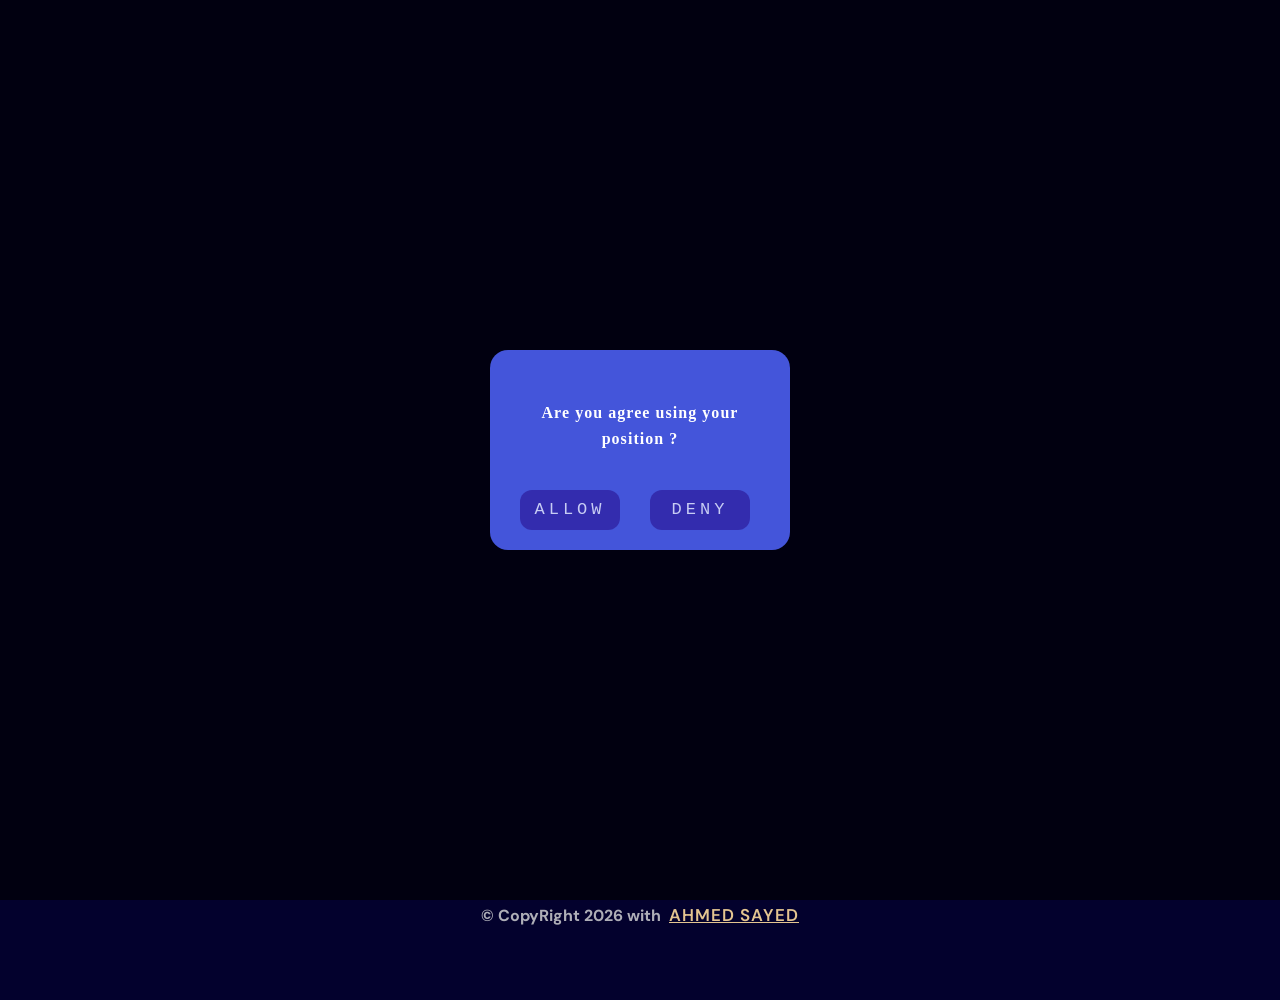
==== index.html @ 29ea2188 "feat: implement app state management and search flow" ====
<!doctype html>
<html lang="en">
  <head>
    <meta charset="UTF-8" />
    <meta name="viewport" content="width=device-width, initial-scale=1.0" />
    <link
      rel="icon"
      type="image/png"
      sizes="32x32"
      href="./assets/images/favicon-32x32.png"
    />
    <title>Frontend Mentor | Weather app</title>
    <link rel="stylesheet" href="./assets/css/layout.css" />
    <link rel="stylesheet" href="./assets/css/base.css" />
    <link rel="stylesheet" href="./assets/css/components.css" />
    <link rel="stylesheet" href="./assets/css/utilities.css" />
    <link rel="stylesheet" href="./assets/css/media.css" />
  </head>
  <body>
    <!-- preloader -->

    <div class="preloader" data-preloader>
      <div class="circle"></div>
    </div>

    <!-- overlay -->
    <div class="overlay" data-overlay></div>

    <!-- confraim -->
    <div class="confraim" data-confraim>
      <form action="" method="post">
        <p class="confraim-title">Are you agree using your position ?</p>
        <button class="btn confraim-btn1" type="button" data-choice="allow">
          Allow
        </button>
        <button class="btn confraim-btn2" type="button" data-choice="deny">
          Deny
        </button>
      </form>
    </div>

    <!-- main container -->
    <div class="Container">
      <!-- header -->
      <header class="header">
        <form action="" method="post">
          <div class="topbar">
            <div class="container">
              <div class="header__icon">
                <img
                  src="./assets/images/logo.svg"
                  alt="header icon"
                  class="img-cover"
                />
              </div>

              <div class="custom__select">
                <button
                  class="select__btn select__btn--focus"
                  type="button"
                  data-units-btn
                >
                  <div class="icon__units">
                    <img
                      src="./assets/images/icon-units.svg"
                      alt="Units Icon"
                      class="img-cover"
                    />
                  </div>
                  <h2 class="select__text">Units</h2>
                  <div class="icon-units">
                    <img
                      src="./assets/images/icon-dropdown.svg"
                      alt="Units Icon"
                      class="img-cover"
                    />
                  </div>
                </button>

                <div class="select__options hide" data-units-list>
                  <p class="options-title">Switch to imperial</p>

                  <div class="option__group">
                    <p class="group__title">Temperature</p>
                    <ul class="list-items">
                      <li
                        class="list-item"
                        id="celsius"
                        data-unit="C"
                        data-type="temperature"
                      >
                        Celsius (°C)
                      </li>
                      <li
                        class="list-item"
                        id="fahrenheit"
                        data-unit="F"
                        data-type="temperature"
                      >
                        Fahrenheit (°F)
                      </li>
                    </ul>
                  </div>

                  <div class="option__group">
                    <p class="group__title">Wind Speed</p>
                    <ul class="list-items">
                      <li
                        class="list-item"
                        id="kilometerPerHour"
                        data-unit="KMH"
                        data-type="wind"
                      >
                        Km/h
                      </li>
                      <li
                        class="list-item"
                        id="milesPerHour"
                        data-unit="MPH"
                        data-type="wind"
                      >
                        mph
                      </li>
                    </ul>
                  </div>

                  <div class="option__group">
                    <p class="group__title">Precipitation</p>
                    <ul class="list-items">
                      <li
                        class="list-item"
                        id="milliMeter"
                        data-unit="MM"
                        data-type="precipition"
                      >
                        Millimeters (mm)
                      </li>
                      <li
                        class="list-item"
                        id="inch"
                        data-unit="IN"
                        data-type="precipition"
                      >
                        Iunches (in)
                      </li>
                    </ul>
                  </div>
                </div>
              </div>
            </div>
          </div>

          <h1 class="header__title">How's the sky looking today?</h1>

          <div class="header__search">
            <div class="search-box">
              <img
                src="./assets/images/icon-search.svg"
                alt="icon-search"
                class="img-cover"
              />
              <input
                name="search-input"
                type="text"
                placeholder=" Search for a place..."
                data-search-input
              />

              <!-- search in progress -->
              <div class="search-progress hide">
                <img
                  src="./assets/images/icon-loading.svg"
                  alt="progress icon"
                  class="img-cover"
                />
                <h4 class="progrss-text">Search in progress</h4>
              </div>
            </div>

            <button type="button" id="search-btn">
              <span class="text text-1">Search</span>

              <span class="text text-2">Search</span>
            </button>
            <!-- Suggestions section -->
            <div class="suggestions hide" data-suggestion-select>
              <ul class="list__items">
                <li class="list__item selected" data-suggest-item>
                  <p class="text-content">Alexandria</p>
                </li>
                <li class="list__item" data-suggest-item>
                  <p class="text-content">Giza</p>
                </li>
                <li class="list__item" data-suggest-item>
                  <p class="text-content">Minia</p>
                </li>
                <li class="list__item" data-suggest-item>
                  <p class="text-content">Khartoum</p>
                </li>
              </ul>
            </div>
          </div>
        </form>
      </header>

      <!-- API error -->
      <div class="error hide">
        <div class="error__icon" width>
          <img
            src="./assets/images/icon-error.svg"
            alt="API error"
            width="10"
            class="img-cover"
          />
        </div>
        <h3 class="error__title">Something went wrong</h3>
        <p class="error__subtitle">
          We could′nt connect to the server (API error). Please tray again in a
          few moments.
        </p>
        <button type="button" class="error__btn error__btn--focus">
          <div class="icon">
            <img
              src="./assets/images/icon-retry.svg"
              alt="retry icon"
              class="img-cover"
            />
          </div>
          <span>Retry</span>
        </button>
      </div>

      <!-- no result -->
      <div class="no-result hide">
        <p class="title">🚫 No search result found!</p>
      </div>

      <!-- main -->
      <main class="main">
        <div class="container">
          <div class="card">
            <p class="card__title" id="location">Berlin, Germany</p>
            <p class="card__subtitle" id="date">Tuesday, Aug 5, 2025</p>
            <div class="loading-card hide">
              <p class="text">Loading...</p>
              <div class="icon">
                <img
                  class="img-cover"
                  src="./assets/images/icon-loading.svg"
                  alt="Loading Icon"
                />
              </div>
            </div>
            <p class="card__degree" id="temperature">68°</p>
            <div class="card__icon">
              <img
                id="mainIcon"
                class="img-cover"
                src="./assets/images/icon-sunny.webp"
                alt="card icon"
              />
            </div>
          </div>

          <ul class="list-items">
            <li class="list-item">
              <p class="item__title">Feels Like</p>
              <p class="item__content" id="feels-like-temp">64°</p>
            </li>
            <li class="list-item">
              <p class="item__title">Humidity</p>
              <p class="item__content" id="humidity-precent">46%</p>
            </li>
            <li class="list-item">
              <p class="item__title">Wind</p>
              <p class="item__content" id="wind">9 mph</p>
            </li>
            <li class="list-item">
              <p class="item__title">Precipitation</p>
              <p class="item__content" id="precipitation">0 in</p>
            </li>
          </ul>

          <!-- daily forecast -->
          <div class="daily-forecast">
            <h3 class="daily-title">Daily forecast</h3>

            <ul class="daily__list">
              <li class="list__item">
                <h3 class="title" data-day-title>Tue</h3>
                <div class="nstate-ico">
                  <img
                    class="img-cover"
                    src="./assets/images/icon-rain.webp"
                    alt="rain-icon"
                    data-day-icon
                  />
                </div>
                <p class="degree high-degree" data-day-highDegree>68°</p>
                <p class="degree low-degree" data-day-lowDegree>57°</p>
              </li>

              <li class="list__item">
                <h3 class="title" data-day-title>Wed</h3>
                <div class="state-icon">
                  <img
                    class="img-cover"
                    src="./assets/images/icon-drizzle.webp"
                    alt="drizzle-icon"
                    data-day-icon
                  />
                </div>
                <p class="degree high-degree" data-day-highDegree>70°</p>
                <p class="degree low-degree" data-day-lowDegree>59°</p>
              </li>

              <li class="list__item">
                <h3 class="title" data-day-title>Thu</h3>
                <div class="state-icon">
                  <img
                    class="img-cover"
                    src="./assets/images/icon-sunny.webp"
                    alt="sunny-icon"
                    data-day-icon
                  />
                </div>
                <p class="degree high-degree" data-day-highDegree>75°</p>
                <p class="degree low-degree" data-day-lowDegree>57°</p>
              </li>

              <li class="list__item">
                <h3 class="title" data-day-title>Fri</h3>
                <div class="state-icon">
                  <img
                    class="img-cover"
                    src="./assets/images/icon-partly-cloudy.webp"
                    alt="partly-cloudy-icon"
                    data-day-icon
                  />
                </div>
                <p class="degree high-degree" data-day-highDegree>77°</p>
                <p class="degree low-degree" data-day-lowDegree>55°</p>
              </li>

              <li class="list__item">
                <h3 class="title" data-day-title>Sat</h3>
                <div class="state-icon">
                  <img
                    class="img-cover"
                    src="./assets/images/icon-storm.webp"
                    alt="storm-icon"
                    data-day-icon
                  />
                </div>
                <p class="degree high-degree" data-day-highDegree>70°</p>
                <p class="degree low-degree" data-day-lowDegree>59°</p>
              </li>

              <li class="list__item">
                <h3 class="title" data-day-title>Sun</h3>
                <div class="state-icon">
                  <img
                    class="img-cover"
                    src="./assets/images/icon-snow.webp"
                    alt="snow-icon"
                    data-day-icon
                  />
                </div>
                <p class="degree high-degree" data-day-highDegree>77°</p>
                <p class="degree low-degree" data-day-lowDegree>61°</p>
              </li>

              <li class="list__item">
                <h3 class="title" data-day-title>Mon</h3>
                <div class="state-icon">
                  <img
                    class="img-cover"
                    src="./assets/images/icon-fog.webp"
                    alt="fog-icon"
                    data-day-icon
                  />
                </div>
                <p class="degree high-degree" data-day-highDegree>75°</p>
                <p class="degree low-degree" data-day-lowDegree>59°</p>
              </li>
            </ul>
          </div>
        </div>
      </main>

      <!-- hourly forecast -->
      <aside class="hourly-list">
        <div class="container">
          <h3 class="hourly-list__title">Hourly forecast</h3>

          <div class="day__select">
            <button class="btn__days" type="button" data-btn-days>
              <h3 id="btn__text">Sunday</h3>
              <img
                src="./assets/images/icon-dropdown.svg"
                alt="icon-dropdown"
                class="btn__icon"
              />
            </button>

            <div class="select__options hide" data-select-daily>
              <div class="options__group">
                <ul class="day__options">
                  <li class="day__option" data-day-select>Monday</li>
                  <li class="day__option" data-day-select>Tuesday</li>
                  <li class="day__option" data-day-select>Wednesday</li>
                  <li class="day__option" data-day-select>Thursday</li>
                  <li class="day__option" data-day-select>Friday</li>
                  <li class="day__option" data-day-select>Saturday</li>
                  <li class="day__option" data-day-select>Sunday</li>
                </ul>
              </div>
            </div>
          </div>
          <div class="days__container">
            <ul class="list-items">
              <li class="list-item">
                <div class="icon">
                  <img
                    class="img-cover"
                    src="./assets/images/icon-overcast.webp"
                    alt="cloud-icon"
                    data-hour-icon
                  />
                </div>
                <p class="item__hour">0 AM</p>
                <p class="item__degree" data-hour-degree>68°</p>
              </li>
              <li class="list-item">
                <div class="icon">
                  <img
                    class="img-cover"
                    src="./assets/images/icon-overcast.webp"
                    alt="cloud-icon"
                    data-hour-icon
                  />
                </div>
                <p class="item__hour">1 AM</p>
                <p class="item__degree" data-hour-degree>68°</p>
              </li>
              <li class="list-item">
                <div class="icon">
                  <img
                    class="img-cover"
                    src="./assets/images/icon-overcast.webp"
                    alt="cloud-icon"
                    data-hour-icon
                  />
                </div>
                <p class="item__hour">2 AM</p>
                <p class="item__degree" data-hour-degree>68°</p>
              </li>
              <li class="list-item">
                <div class="icon">
                  <img
                    class="img-cover"
                    src="./assets/images/icon-overcast.webp"
                    alt="cloud-icon"
                    data-hour-icon
                  />
                </div>
                <p class="item__hour">3 AM</p>
                <p class="item__degree" data-hour-degree>68°</p>
              </li>
              <li class="list-item">
                <div class="icon">
                  <img
                    class="img-cover"
                    src="./assets/images/icon-partly-cloudy.webp"
                    alt="partly cloud icon"
                    data-hour-icon
                  />
                </div>
                <p class="item__hour">4 AM</p>
                <p class="item__degree" data-hour-degree>68°</p>
              </li>
              <li class="list-item">
                <div class="icon">
                  <img
                    class="img-cover"
                    src="./assets/images/icon-sunny.webp"
                    alt="sun icon"
                    data-hour-icon
                  />
                </div>
                <p class="item__hour">5 AM</p>
                <p class="item__degree" data-hour-degree>68°</p>
              </li>
              <li class="list-item">
                <div class="icon">
                  <img
                    class="img-cover"
                    src="./assets/images/icon-overcast.webp"
                    alt="cloud icon"
                    data-hour-icon
                  />
                </div>
                <p class="item__hour">6 AM</p>
                <p class="item__degree" data-hour-degree>66°</p>
              </li>
              <li class="list-item">
                <div class="icon">
                  <img
                    class="img-cover"
                    src="./assets/images/icon-snow.webp"
                    alt="snow icon"
                    data-hour-icon
                  />
                </div>
                <p class="item__hour">7 AM</p>
                <p class="item__degree" data-hour-degree>66°</p>
              </li>
              <li class="list-item">
                <div class="icon">
                  <img
                    class="img-cover"
                    src="./assets/images/icon-fog.webp"
                    alt="fog icon"
                    data-hour-icon
                  />
                </div>
                <p class="item__hour">8 AM</p>
                <p class="item__degree" data-hour-degree>64°</p>
              </li>
              <li class="list-item">
                <div class="icon">
                  <img
                    class="img-cover"
                    src="./assets/images/icon-snow.webp"
                    alt="snow icon"
                    data-hour-icon
                  />
                </div>
                <p class="item__hour">9 AM</p>
                <p class="item__degree" data-hour-degree>63°</p>
              </li>
              <li class="list-item">
                <div class="icon">
                  <img
                    class="img-cover"
                    src="./assets/images/icon-overcast.webp"
                    alt="cloud icon"
                    data-hour-icon
                  />
                </div>
                <p class="item__hour">10 AM</p>
                <p class="item__degree" data-hour-degree>63°</p>
              </li>
              <li class="list-item">
                <div class="icon">
                  <img
                    class="img-cover"
                    src="./assets/images/icon-overcast.webp"
                    alt="cloud icon"
                    data-hour-icon
                  />
                </div>
                <p class="item__hour">11 AM</p>
                <p class="item__degree" data-hour-degree>63°</p>
              </li>
              <li class="list-item">
                <div class="icon">
                  <img
                    class="img-cover"
                    src="./assets/images/icon-overcast.webp"
                    alt="cloud icon"
                    data-hour-icon
                  />
                </div>
                <p class="item__hour">12 PM</p>
                <p class="item__degree" data-hour-degree>63°</p>
              </li>
              <li class="list-item">
                <div class="icon">
                  <img
                    class="img-cover"
                    src="./assets/images/icon-overcast.webp"
                    alt="cloud icon"
                    data-hour-icon
                  />
                </div>
                <p class="item__hour">1 PM</p>
                <p class="item__degree" data-hour-degree>63°</p>
              </li>
              <li class="list-item">
                <div class="icon">
                  <img
                    class="img-cover"
                    src="./assets/images/icon-overcast.webp"
                    alt="cloud icon"
                    data-hour-icon
                  />
                </div>
                <p class="item__hour">2 PM</p>
                <p class="item__degree" data-hour-degree>63°</p>
              </li>
              <li class="list-item">
                <div class="icon">
                  <img
                    class="img-cover"
                    src="./assets/images/icon-overcast.webp"
                    alt="cloud icon"
                    data-hour-icon
                  />
                </div>
                <p class="item__hour">3 PM</p>
                <p class="item__degree" data-hour-degree>63°</p>
              </li>
              <li class="list-item">
                <div class="icon">
                  <img
                    class="img-cover"
                    src="./assets/images/icon-overcast.webp"
                    alt="cloud icon"
                    data-hour-icon
                  />
                </div>
                <p class="item__hour">4 PM</p>
                <p class="item__degree" data-hour-degree>63°</p>
              </li>
              <li class="list-item">
                <div class="icon">
                  <img
                    class="img-cover"
                    src="./assets/images/icon-overcast.webp"
                    alt="cloud icon"
                    data-hour-icon
                  />
                </div>
                <p class="item__hour">5 PM</p>
                <p class="item__degree" data-hour-degree>63°</p>
              </li>
              <li class="list-item">
                <div class="icon">
                  <img
                    class="img-cover"
                    src="./assets/images/icon-overcast.webp"
                    alt="cloud icon"
                    data-hour-icon
                  />
                </div>
                <p class="item__hour">6 PM</p>
                <p class="item__degree" data-hour-degree>63°</p>
              </li>
              <li class="list-item">
                <div class="icon">
                  <img
                    class="img-cover"
                    src="./assets/images/icon-overcast.webp"
                    alt="cloud icon"
                    data-hour-icon
                  />
                </div>
                <p class="item__hour">7 PM</p>
                <p class="item__degree" data-hour-degree>63°</p>
              </li>
              <li class="list-item">
                <div class="icon">
                  <img
                    class="img-cover"
                    src="./assets/images/icon-overcast.webp"
                    alt="cloud icon"
                    data-hour-icon
                  />
                </div>
                <p class="item__hour">8 PM</p>
                <p class="item__degree" data-hour-degree>63°</p>
              </li>
              <li class="list-item">
                <div class="icon">
                  <img
                    class="img-cover"
                    src="./assets/images/icon-overcast.webp"
                    alt="cloud icon"
                    data-hour-icon
                  />
                </div>
                <p class="item__hour">9 PM</p>
                <p class="item__degree" data-hour-degree>63°</p>
              </li>
              <li class="list-item">
                <div class="icon">
                  <img
                    class="img-cover"
                    src="./assets/images/icon-overcast.webp"
                    alt="cloud icon"
                    data-hour-icon
                  />
                </div>
                <p class="item__hour">10 PM</p>
                <p class="item__degree" data-hour-degree>63°</p>
              </li>
              <li class="list-item">
                <div class="icon">
                  <img
                    class="img-cover"
                    src="./assets/images/icon-overcast.webp"
                    alt="cloud icon"
                    data-hour-icon
                  />
                </div>
                <p class="item__hour">11 PM</p>
                <p class="item__degree" data-hour-degree>63°</p>
              </li>
            </ul>
          </div>
        </div>
      </aside>

      <!-- footer -->
      <footer class="footer">
        <h3 class="footer-text">&copy;&nbsp;CopyRight 2026 with</h3>
        <a class="link" href="https://www.frontendmentor.io/profile/a-sayed123"
          >Ahmed sayed</a
        >
      </footer>
    </div>
    <script type="module" src="./assets/script/main.js"></script>
  </body>
</html>
---- assets/css/layout.css ----
.Container{
    width: 100%;
    max-width: 1200px;
    margin: auto;
    padding: 0 1.5rem;
    overflow: hidden;
    display: flex;
    flex-flow: column;
    flex-wrap: wrap;
    gap: 20px;
}
---- assets/css/base.css ----
:root {
  /* colors */

  /* Neutral */
  --Neutral-900: hsl(243, 96%, 9%);
  --Neutral-800: hsl(243, 27%, 20%);
  --Neutral-700: hsl(243, 23%, 24%);
  --Neutral-600: hsl(243, 23%, 30%);
  --Neutral-300: hsl(240, 6%, 70%);
  --Neutral-200: hsl(250, 6%, 84%);
  --Neutral-0: hsl(0, 0%, 100%);
  /* Orange */
  --Orange-500: hsl(28, 100%, 52%);
  /* Blue */
  --Blue-500: hsl(233, 67%, 56%);
  --Blue-700: hsl(248, 70%, 36%);
  /* gold-cryola */
  --gold-crayola: hsl(38, 61%, 73%);

  /* font weight */
  --fontWeight1: 300;
  --fontWeight2: 500;
  --fontWeight3: 600;
  --fontWeight4: 600i;
  --fontWeight5: 700;

  /* font size */
  --Font-size: 18px;
}

/*----------*\
--> FONTS
\*----------*/

@font-face {
  font-family: "Bricolage_Grotesque";
  src: url("../fonts/Bricolage_Grotesque/BricolageGrotesque-VariableFont_opsz\,wdth\,wght.ttf") format("truetype");
 font-weight: 100 900;
 font-style: normal;
}

@font-face {
  font-family: "DM_Sans";
  src: url("../fonts/DM_Sans/DMSans-VariableFont_opsz\,wght.ttf") format("truetype");
  font-weight: 100 900;
  font-style: normal;
}

@font-face {
  font-family: "DM_Sans";
  src: url("../fonts/DM_Sans/DMSans-Italic-VariableFont_opsz\,wght.ttf") format("truetype");
  font-weight: 100 900;
  font-style: italic;
}

/*----------*\
--> RESET
\*----------*/

*,
*::before,
*::after {
  margin: 0;
  padding: 0;
  box-sizing: border-box;
}

li {
  list-style: none;
}

a,
img,
data,
span,
input,
button,
select,
textarea {
  display: block;
  border: none;
}

a {
  color: inherit;
  text-decoration: none;
}

select {
  background: none;
}

input,
select,
textarea {
  width: 100%;
  outline: none;
}

button {
  cursor: pointer;
}

/*------------*\
--> BASE STYLES
\*------------*/

::-webkit-scrollbar {
  width: 10px;
}
::-webkit-scrollbar-track {
  background-color: transparent;
}

::-webkit-scrollbar-thumb {
  background-color: var(--Neutral-600);
}

html {
  font-size: 62.5%;
  scroll-behavior: smooth;
}

body {
  background-color: var(--Neutral-900);
  color: white;
  text-align: center;
  font-family: "DM_Sans", "Bricolage_Grotesque" ,sans-serif;
  font-weight: 600;
}
---- assets/css/components.css ----
/*------------*\
--> PRELOADER
\*------------*/

.preloader {
  position: fixed;
  width: 100vw;
  height: 100vh;
  background-color: var(--Neutral-900);
  display: flex;
  justify-content: center;
  align-items: center;
  text-align: center;
  z-index: 10;
}

.circle {
  background-color: transparent;
  width: 80px;
  border: 8px solid var(--Blue-500);
  border-top: 8px solid var(--Blue-700);
  height: 80px;
  border-radius: 50%;
  transition: 250ms ease;
  animation: rotate360 1s linear infinite;
}

@keyframes rotate360 {
  0% {
    transform: rotate(0);
  }

  100% {
    transform: rotate(1turn);
  }
}

/*------------*\
--> CONFRAIM
\*------------*/

.confraim {
  position: fixed;
  width: 300px;
  height: 200px;
  max-width: 90%;
  max-height: 90vh;
  background-color: var(--Blue-500);
  top: 50%;
  left: 50%;
  transform: translate(-50%, -50%);
  border-radius: 18px;
  z-index: 100;
}

.btn {
  position: relative;
  background-color: var(--Blue-700);
  width: 100px;
  height: 40px;
  border-radius: 12px;
  opacity: 0.7;
  text-transform: uppercase;
  line-height: 1.6;
  letter-spacing: 4px;
  font-size: 1.7rem;
  font-weight: 400;
  font-family: "Courier New", Courier, monospace;
  color: white;
}

.btn:focus {
  outline: 3px solid var(--Blue-700);
  outline-offset: 3px;
}


.confraim-title {
  position: absolute;
  line-height: 1.6;
  text-align: center;
  left: 50%;
  transform: translateX(-50%);
  top: 50px;
  width: 70%;
  font-size: 1.6rem;
  letter-spacing: 1.05px;
  font-weight: 800;
  font-family: cursive;
}

/*------------*\
--> OVERLAY
\*------------*/

.overlay {
  position: fixed;
  width: 100vw;
  height: 100vh;
  background-color: rgba(0, 0, 0, 0.65);
  z-index: 100;
}

/*-------------*\
-->  Error API
\*-------------*/

.error {
  position: relative;
  display: flex;
  flex-flow: column;
  justify-content: center;
  align-items: center;
  gap: 20px;
  width: max-content;
  height: 30rem;
  margin-inline: auto;
  z-index: 5;
}

.error__icon {
  position: relative;
  width: 25px;
}

.error__title {
  font-size: 2.5rem;
  pointer-events: none;
}

.error__subtitle {
  font-size: 1.2rem;
  width: 270px;
  opacity: 0.5;
  pointer-events: none;
}

.error__btn {
  display: flex;
  flex-flow: row;
  gap: 10px;
  width: 10rem;
  color: white;
  padding-block: 5px;
  background-color: var(--Neutral-700);
  font-size: 1.5rem;
  line-height: 1.6;
  letter-spacing: 2px;
  justify-content: center;
  align-items: center;
  border-radius: 0.6rem;
  cursor: pointer;
}

.error__btn--focus:focus {
  outline: 2px solid white;
  outline-offset: 3px;
}

.error__icon {
  width: 3rem;
  height: 3rem;
}

.error__icon .icon {
  width: 5rem;
  height: 5rem;
}

/*------------*\
-->  NO RESULT
\*------------*/

.no-result {
  width: 100%;
  font-size: 2rem;
  text-align: center;
  pointer-events: none;
}

/*---------------------*\
-->  SEARCH IN PROGRESS
\*---------------------*/

.search-progress {
  position: absolute;
  top: 100%;
  width: 100%;
  height: 35px;
  background-color: var(--Neutral-700);
  border-radius: 1rem;
  margin-block-start: 3px;
  display: none;
  align-items: center;
  gap: 20px;
  pointer-events: none;
  z-index: 5;
}

.search-progress img {
  margin-block-end: 20px;
  animation: rotate360 1.5s linear infinite;
}

.progrss-text {
  font-size: 1.3rem;
  letter-spacing: 1px;
  line-height: 1.6;
}

/*------------*\
-->  TOPBAR
\*------------*/

.topbar {
  width: 100%;
  display: flex;
  justify-content: center;
}

.topbar .container {
  width: 100%;
  display: flex;
  justify-content: space-between;
  align-items: center;
  padding: 0 1.5rem;
}

/*------------*\
-->  HEADER
\*------------*/

.header__icon {
  position: relative;
  width: 150px;
  text-align: left;
}

.custom__select {
  position: relative;
  display: flex;
  max-width: max-content;
  flex-flow: row;
}


.select__btn {
  position: relative;
  display: flex;
  flex-flow: row;
  padding-inline: 1rem;
  gap: 7px;
  align-items: center;
  width: 105px;
  height: 35px;
  background-color: var(--Neutral-700);
  color: white;
  cursor: pointer;
  border-radius: 8px;
  font-size: 1rem;
  padding-inline-start: 10px;
  font-family: "Bricolage_Grotesque";
  margin-block: 1.5vh;
}
.select__btn.loading *{
  pointer-events: none;
}

.select__btn--focus:focus {
  outline: 2px solid white;
  outline-offset: 3px;
}


.select__options {
  position: absolute;
  width: 160px;
  height: 310px;
  background-color: var(--Neutral-700);
  border: 1px solid var(--Neutral-600);
  border-radius: 8px;
  text-align: left;
  padding-inline-start: 10px;
  left: -55px;
  top: 100%;
  z-index: 5;
}

.options-title {
  position: relative;
  margin-block: 10px;
  font-size: 1.3rem;
}

.option__group {
  padding: 8px;
  border-block-end: 1px solid rgba(255, 255, 255, 0.3);
  width: 130px;
}

.group__title {
  font-size: 1rem;
  opacity: 0.4;
  margin-block-end: 9px;
}

.option__group .list-items {
  display: flex;
  flex-flow: column;
  gap: 10px;
}

.option__group .list-item {
  position: relative;
  font-size: 1.33rem;
  cursor: pointer;
  width: 140px;
  left: -5px;
  padding-inline-start: 5px;
  height: 20px;
  line-height: 1.6;
  border-radius: 5px;
}

.header__title {
  position: relative;
  font-size: 4rem;
  text-align: center;
  padding-inline: 70px;
  overflow: hidden;
  margin-block: 40px 30px;
  z-index: 2;
}

.header__search {
  position: relative;
  display: flex;
  flex-flow: column;
  justify-content: center;
  margin-inline: auto;
  gap: 10px;
  width: 300px;
  height: 100px;
}

.search-box {
  position: relative;
  display: flex;
  background-color: var(--Neutral-700);
  width: 300px;
  height: 90px;
  flex-flow: row;
  gap: 10px;
  border-radius: 8pt;
  font-family: "DM_Sans";
}

.search-box:has(input:focus) {
  outline: 2px solid white;
  outline-offset: 3px;
}

.search-box input {
  color: white;
  background-color: transparent;
  margin-inline-start: 10px;
  font-size: 1.6rem;
  line-height: 1.6;
}

.search-box img {
  position: relative;
  top: 10px;
  left: 10px;
  width: 20px;
  height: 20px;
}
.header__search button{
  position: relative;
  background-color: var(--Blue-500);
  font-family: cursive;
  height: 90px;
  border-radius: 10px;
  padding-block: 5px;
  font-size: 1.68rem;
  color: white;
  overflow: hidden;
  z-index: 1;
}

.header__search button:focus {
  outline: 3px solid var(--Blue-700);
  outline-offset: 3px;
}


.header__search button::before {
  content: "";
  position: absolute;
  width: 200%;
  height: 200%;
  bottom: 100%;
  left: 50%;
  transform: translateX(-50%);
  transition: 700ms ease;
  border-radius: 50%;
  background-color: var(--Blue-700);
  z-index: -1;
}

.header__search button:is(:hover, :focus-visible)::before {
  bottom: -50%;
}

.header__search button .text {
  transition: 500ms ease;
  white-space: nowrap;
  display: block;
}

.header__search button .text.text-2 {
  position: absolute;
  top: 100%;
  left: 50%;
  transform: translateX(-50%);
  background-color: transparent;
  width: max-content;
}

.header__search button:is(:hover, :focus-visible) .text-1 {
  transform: translateY(-40px);
}

.header__search button:is(:hover, :focus-visible) .text-2 {
  top: 50%;
  transform: translate(-50%, -50%);
}

.suggestions {
  position: absolute;
  width: 150px;
  height: 170px;
  border-radius: 6px;
  top: 50%;
  background-color: var(--Neutral-800);
  overflow: hidden;
  z-index: 3;
}

.suggestions .list__items {
  position: relative;
  display: flex;
  flex-flow: column;
  gap: 10px;
  text-align: left;
  padding-inline-start: 5px;
  margin-block-start: 10px;
}

.suggestions .list__item {
  font-size: 1.6rem;
  width: 135px;
  border-radius: 5px;
  height: 30px;
  padding-block: 3px;
  padding-inline-start: 5px;
  cursor: pointer;
}

.suggestions .list__item.selected {
  background-color: var(--Neutral-700);
  border: 1px solid var(--Neutral-600);
}

/*------------*\
-->  HERO
\*------------*/

.card {
  position: relative;
  background-image: url("../images/bg-today-small.svg");
  background-repeat: no-repeat;
  background-size: cover;
  background-position: center;
  max-width: 300px;
  width: 100%;
  height: 280px;
  margin-inline: auto;
  border-radius: 25px;
  margin-block: 50px 20px;
  overflow: hidden;
  text-align: center;
  transition: opacity 250ms ease;
}
.card.loading{
  background: none;
  background-color: var(--Neutral-800);
}

.card__title {
  position: relative;
  font-size: 2.4rem;
  top: 40px;
  letter-spacing: 2px;
  line-height: 1.8;
  white-space: nowrap;
  overflow: hidden;
  text-overflow: ellipsis;
}

.card__subtitle {
  position: relative;
  font-size: 1.33rem;
  line-height: 1.6;
  letter-spacing: 1px;
  top: 45px;
  opacity: 0.8;
}

.card__degree {
  position: relative;
  font-size: 5rem;
  font-style: italic;
  font-weight: 500;
  top: 90px;
  left: 70px;
}

.card__icon {
  position: relative;
  width: 100px;
  height: 100px;
  left: 15px;
}

.card .loading-card {
  background-color: transparent;
  color: white;
  position: absolute;
  width: max-content;
  top: 40%;
  left: 53%;
  transform: translate(-50%);
  transition: opacity 250ms ease;
  font-size: 3rem;
}

.card.loading > :not(.loading-card){
  visibility: hidden;
}

.card .loading-card .icon {
  position: absolute;
  display: block;
  width: 3.5rem;
  height: 3.5rem;
  top: 0;
  left: -4.5rem;
  animation: rotate360 2s linear infinite;
}



/*------------*\
-->  MAIN
\*------------*/

.main {
  flex: 1;
}

.main .list-items {
  position: relative;
  display: flex;
  justify-content: center;
  align-items: center;
  margin-block: 20px;
  gap: 15px;
  max-width: 300px;
  width: 100%;
  flex-wrap: wrap;
  margin-inline: auto;
  transition: opacity 250ms ease;
}

.main .list-item {
  background-color: var(--Neutral-800);
  width: 130px;
  height: 90px;
  border: 1px solid var(--Neutral-600);
  font-size: 1.33rem;
  border-radius: 10px;
  padding-inline-start: 10px;
  padding-block-start: 10px;
}

.main .list-item .item__content.loading-card{
  visibility: hidden;
}
.main .list-item .item__content.loading-card::after{
  content: "-";
  position: absolute;
  visibility: visible;
  left: 0;
}


.item__title {
  position: relative;
  letter-spacing: 0.5px;
  line-height: 1.6;
  text-align: left;
  margin-block-end: 20px;
}

.item__content {
  position: relative;
  font-size: 2.4rem;
  text-align: left;
  width: max-content;
}

/*------------*\
-->  DAYILY
\*------------*/

.daily-forecast {
  width: 300px;
  margin-inline: auto;
}

.daily-title {
  position: relative;
  line-height: 1.6;
  font-size: 2.4rem;
  text-align: left;
  letter-spacing: 1pt;
  margin-block: 15px;
}

.daily__list {
  position: relative;
  height: 500px;
  overflow: hidden;
  width: 300px;
  display: flex;
  flex-wrap: wrap;
  gap: 10px;
}

.daily__list .list__item {
  position: relative;
  width: 90px;
  height: 150px;
  background-color: var(--Neutral-800);
  border-radius: 1rem;
  padding-inline: 10px;
  border: 1px solid var(--Neutral-600);
}

.daily__list .list__item.loading * {
  visibility: hidden;
}


.daily__list .list__item .title {
  position: relative;
  font-size: 1.6rem;
  line-height: 1.5;
  margin-block-start: 10px;
}

.state-icon {
  position: relative;
  top: 10px;
  width: 60px;
  height: 60px;
  margin-inline: auto;
}

.degree {
  position: relative;
  font-size: 1.2rem;
  font-weight: 600;
}

.high-degree {
  text-align: left;
  bottom: -22px;
  left: -5px;
}

.low-degree {
  text-align: right;
  left: 5px;
  bottom: -5px;
}

/*------------*\
-->  ASIDE
\*------------*/

.hourly-list {
  position: relative;
  margin-block: 50px;
  background-color: var(--Neutral-800);
  max-width: 300px;
  width: 100%;
  height: 600px;
  margin-inline: auto;
  border-radius: 20px;
}

.hourly-list__title {
  position: relative;
  width: 200px;
  font-size: 1.73rem;
  letter-spacing: 1px;
  line-height: 1.6;
  text-align: left;
  top: 20px;
  left: 15px;
}

.btn__days {
  position: relative;
  display: flex;
  width: 120px;
  height: 30px;
  border-radius: 8px;
  left: 58%;
  font-family: "DM_Sans";
  background-color: var(--Neutral-700);
  color: white;
  flex-flow: row;
  align-items: center;
  gap: 10px;
  padding-inline-start: 10px;
  bottom: 10px;
  font-size: 1.2rem;
}

.btn__days:focus {
  outline: 1px solid white;
  outline-offset: 3px;
}

.btn__days.loading-card{
  width: 5rem;
  left: 77%;
}

.btn__days.loading > :not(.btn__icon){
  visibility: hidden;
}

.btn__days.loading-card::after{
  content: "-";
  position: absolute;
  left: 1rem;
}

.btn__icon {
  position: absolute;
  right: 10px;
}

.day__select .select__options {
  position: absolute;
  left: 45%;
  top: 55px;
  background-color: var(--Neutral-800);
  border: 1px solid var(--Neutral-600);
}

.day__options {
  display: flex;
  flex-flow: column;
  gap: 15px;
  margin-block-start: 5px;
  letter-spacing: 0.5px;
}

.day__option {
  position: relative;
  font-size: 1.6rem;
  font-weight: 300;
  font-family: "DM_Sans";
  width: 145px;
  height: 30px;
  left: -5px;
  display: flex;
  align-items: center;
  padding-inline-start: 6px;
  border-radius: 6pt;
  cursor: pointer;
}

.day__option.selected {
  background-color: var(--Neutral-600);
  border: 1px solid var(--Neutral-700);
}


.hourly-list .list-items {
  display: flex;
  align-items: center;
  flex-flow: column;
  gap: 10px;
}
.hourly-list .list-items.loading-card{
  overflow: hidden;
}

.hourly-list .list-item.loading * {
  visibility: hidden;
}

.days__container {
  height: 530px;
  overflow: auto;
}

.days__container::-webkit-scrollbar {
  width: 6px;
}

.hourly-list .list-item {
  width: 265px;
  background-color: var(--Neutral-700);
  height: 43px;
  border-radius: 8px;
  padding-inline-start: 10px;
  overflow: hidden;
  border: 1px solid var(--Neutral-600);
}



.hourly-list .list-item .icon {
  width: 45px;
  height: 40px;
  margin-block: auto;
}

.hourly-list .list-item .item__hour {
  position: relative;
  width: 60px;
  left: 50px;
  font-size: 1.86rem;
  bottom: 30px;
}

.hourly-list .list-item .item__degree {
  position: relative;
  width: 10px;
  left: 80%;
  font-size: 1.6rem;
  bottom: 50px;
}

/*------------*\
-->  FOOTER
\*------------*/

.footer {
  position: relative;
  display: flex;
  flex-flow: row;
  justify-content: center;
  align-items: center;
  gap: 8px;
  margin-block: 15px;
}

footer.loading * {
  visibility: hidden;
}

.footer-text {
  font-size: 1.33rem;
  color: var(--Neutral-300);
}

.footer .link {
  font-size: 1.46rem;
  text-transform: uppercase;
  letter-spacing: 1px;
  text-decoration: underline;
  line-height: 1.6;
  color: var(--gold-crayola);
}

.footer .link:hover {
  color: var(--Blue-500);
}
---- assets/css/utilities.css ----
.img-cover {
  width: 100%;
  height: 100%;
  object-fit: cover;
}


.hide {
  opacity: 0;
  position: absolute;
  transition: linear 500ms ease;
  pointer-events: none;
}

.confraim-btn1 {
  left: 30px;
  top: 140px;
}

.confraim-btn2 {
  left: 160px;
  top: 100px;
}

.checked {
  background-color: var(--Neutral-600);
}

.checked::after {
  content: "✔";
  position: absolute;
  right: 5px;
}

.selected {
  background-color: var(--Neutral-700);
}

.loading-card , .Error {
  pointer-events: none;
}
---- assets/css/media.css ----
/* Media Queries */

/*----- 768px (Tablet) -----*/

@media (min-width: 768px) {

  /* base style */

  /* error api */
  .error-api .icon {
    width: 25px;
  }

  .error-api .title {
    font-size: 3rem;
  }

  .error-api .subtitle {
    font-size: 1.1rem;
    width: 250px;
  }

  .error-api .btn {
    width: 90px;
    font-size: 1.3rem;
    border-radius: 0.8rem;
  }

  .error-api .btn img {
    width: 10px;
    height: 10px;
  }

  /* header  */

  .header__icon {
    width: 200px;
  }

  .select__btn {
    width: 125px;
    height: 50px;
    font-size: 1.3rem;
    font-weight: 400;
    gap: 8px;
  }

  .select__btn img {
    width: 16px;
  }

  .header__title {
    margin-block: 20px;
  }

  .header__search {
    flex-flow: row;
    width: 600px;
    height: 40px;
  }

  .search-box {
    width: 385px;
    height: 40px;
  }

  .header__search button {
    width: 100px;
    height: 40px;
  }

  .suggestions {
    width: 382px;
    left: 9%;
    top: 110%;
  }

  .suggestions .list__item {
    font-size: 1.9rem;
    width: 370px;
  }



  /* Hero */

  .card {
    margin-block: 30px;
    max-width: 470px;
  }

  .card__title {
    font-size: 2.5rem;
    top: 20px;
  }

  .card__subtitle {
    font-size: 1.5rem;
    top: 25px;
  }

  .card__degree {
    font-size: 7.5rem;
    top: 80px;
    left: 120px;
  }

  .card__icon {
    width: 130px;
    left: 30px;
    bottom: 20px;
  }

  /* main */

  .main .list-item {
    width: 200px;
    height: 110px;
    font-size: 2rem;
  }

  .main .list-items {
    max-width: 500px;
  }

  /* daily */

  .daily-forecast {
    width: 400px;
  }

  .daily-title {
    font-size: 3rem;
  }

  .daily__list {
    width: 500px;
    height: 600px;
  }

  .daily__list .list__item {
    width: 130px;
    height: 170px;
  }

  .daily__list .list__item .title {
    font-size: 2.2rem;
  }

  .state-icon {
    width: 100px;
    height: 100px;
    top: -5px;
  }

  .degree {
    font-size: 1.7rem;
  }

  .high-degree {
    bottom: 10px;
    width: 30px;
  }

  .low-degree {
    width: 30px;
    bottom: 35px;
    left: 65%;
  }

  /* hourly-list */

  .hourly-list {
    max-width: 450px;
    height: 760px;
  }

  .days__container {
    height: 650px;
  }

  .hourly-list .container {
    height: 100px;
  }

  .hourly-list__title {
    font-size: 2.4rem;
  }

  .btn__days {
    width: 150px;
    height: 50px;
    font-size: 1.6rem;
    left: 65%;
    bottom: 18px;
  }

  .btn__icon {
    width: 18px;
  }


  .hourly-list .list-item {
    width: 400px;
    height: 55px;
  }

  .hourly-list .list-item .icon {
    width: 60px;
  }

  .hourly-list .list-item .item__hour {
    font-size: 2.5rem;
    left: 70px;
    bottom: 34px;
    width: 100px;
  }

  .hourly-list .list-item .item__degree {
    width: 55px;
    font-size: 2rem;
    bottom: 63px;
  }

  /* footer */

  .footer {
    margin-block: 20px;
  }

  .footer-text {
    font-size: 1.6rem;
  }

  .footer .link {
    font-size: 1.7rem;
  }
}

/*----- 1024px (Small Laptop) -----*/

@media (min-width: 1024px) {

  .Container {
    max-height: 1000px;
    flex-wrap: nowrap;
  }

  /* API error */
  .error-api {
    max-width: 1440px;
    left: 50%;
    transform: translateX(-50%);
  }

  /* search in progress */

  .search-progress{
    display: flex;
  }

  /* Header */

  .select__text {
    font-size: 1.95rem;
  }

  /* Hero */

  .card {
    max-width: 570px;
    margin-inline: 0;
    margin-inline-start: 60px;
  }

  .card__title {
    top: 80px;
    width: 500px;
    text-align: left;
    font-size: 2.4rem;
    margin-inline-start: 30px;
  }

  .card__subtitle {
    width: 300px;
    top: 80px;
    text-align: left;
    margin-inline-start: 30px;
  }

  .card__degree {
    margin-block: auto;
    left: 70%;
    top: 70px;
    width: 120px;
    font-size: 6rem;
  }

  .card__icon {
    left: 55%;
    bottom: 25px;
    width: 90px;
  }

  /* main */

  .main .container {
    max-width: 600px;
    width: 100%;
  }

  .main .list-items {
    max-width: 600px;
    margin-inline: 0;
    margin-inline-start: 45px;
    flex-flow: row;
  }

  .main .list-item {
    font-size: 1.33rem;
    width: 130px;
    height: 90px;
  }

  .daily-forecast {
    margin-inline: 0;
    margin-inline-start: 60px;
  }

  .daily-title {
    font-size: 2.4rem;
  }

  .daily__list {
    width: 630px;
    height: 150px;
    gap: 5px;
  }

  .daily__list .list__item {
    width: 78px;
    height: 120px;
  }

  .daily__list .list__item .title {
    font-size: 1.6rem;
  }

  .state-icon {
    width: 60px;
    height: 60px;
  }

  .degree {
    font-size: 1.12rem;
    margin-block-start: 5px;
  }

  .high-degree {
    width: 30px;
    left: -6px;
    bottom: 5px;
  }

  .low-degree {
    left: 56%;
    bottom: 23px;
  }

  /* hourly forecast */
  .hourly-list {
    max-width: 300px;
  }

  .hourly-list .container {
    height: 600px;
  }

  .days__container {
    height: 530px;
  }

  .hourly-list__title {
    font-size: 1.73rem;
  }

  .btn__days {
    width: 120px;
    height: 30px;
    font-size: 1.2rem;
    left: 58%;
    bottom: 10px;
  }

  .btn__icon {
    width: 13px;
  }

  .hourly-list {
    position: relative;
    height: 600px;
    width: 450px;
    margin: 0;
    bottom: 645px;
    left: 670px;
  }


  .hourly-list .list-item {
    width: 265px;
    height: 43px;
  }

  .hourly-list .list-item .icon {
    width: 45px;
  }

  .hourly-list .list-item .item__hour {
    font-size: 1.86rem;
    left: 50px;
    bottom: 30px;
    width: 60px;
  }

  .hourly-list .list-item .item__degree {
    width:  45px;
    font-size: 1.6rem;
    bottom: 55px;
  }

  .footer {
    bottom: 640px;
  }

}

/*----- 1200px (Desktop) -----*/

@media (min-width: 1200px) {
  /* base style */

}

/*----- 1440px (Large Desktop) -----*/

@media (min-width: 1440px) {
  /* base style */
}
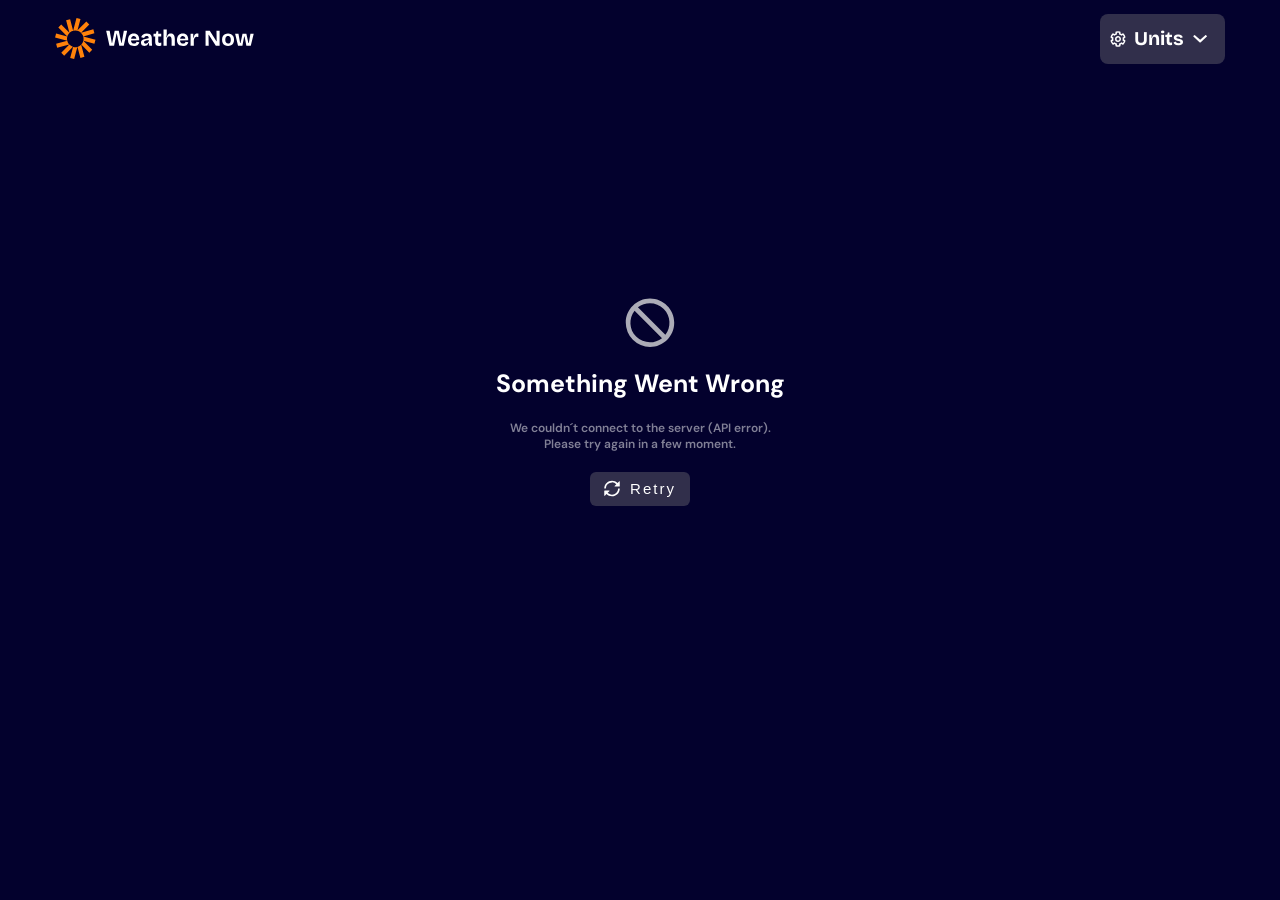
==== commit 9d0f4ad1: "change the files container to show githup page" ====
--- a/index.html
+++ b/index.html
@@ -9,25 +9,31 @@
       sizes="32x32"
       href="./assets/images/favicon-32x32.png"
     />
+    <link rel="preconnect" href="https://fonts.googleapis.com" />
+    <link rel="preconnect" href="https://fonts.gstatic.com" crossorigin />
+    <link
+      href="https://fonts.googleapis.com/css2?family=DM+Sans:ital,opsz,wght@0,9..40,100..1000;1,9..40,100..1000&family=Kumbh+Sans:wght,YOPQ@100..900,211&family=Manrope:wght@200..800&display=swap"
+      rel="stylesheet"
+    />
     <title>Frontend Mentor | Weather app</title>
-    <link rel="stylesheet" href="./assets/css/layout.css" />
-    <link rel="stylesheet" href="./assets/css/base.css" />
-    <link rel="stylesheet" href="./assets/css/components.css" />
-    <link rel="stylesheet" href="./assets/css/utilities.css" />
-    <link rel="stylesheet" href="./assets/css/media.css" />
+    <link rel="stylesheet" href="./src/styles/base.css" />
+    <link rel="stylesheet" href="./src/styles/layout.css" />
+    <link rel="stylesheet" href="./src/styles/components.css" />
+    <link rel="stylesheet" href="./src/styles/utilities.css" />
+    <link rel="stylesheet" href="./src/styles/state.css" />
   </head>
+
   <body>
     <!-- preloader -->
-
     <div class="preloader" data-preloader>
       <div class="circle"></div>
     </div>
 
     <!-- overlay -->
-    <div class="overlay" data-overlay></div>
+    <div class="overlay hide" data-overlay></div>
 
     <!-- confraim -->
-    <div class="confraim" data-confraim>
+    <div class="confraim hide" data-confraim>
       <form action="" method="post">
         <p class="confraim-title">Are you agree using your position ?</p>
         <button class="btn confraim-btn1" type="button" data-choice="allow">
@@ -39,687 +45,291 @@
       </form>
     </div>
 
-    <!-- main container -->
-    <div class="Container">
-      <!-- header -->
-      <header class="header">
-        <form action="" method="post">
-          <div class="topbar">
-            <div class="container">
-              <div class="header__icon">
-                <img
-                  src="./assets/images/logo.svg"
-                  alt="header icon"
-                  class="img-cover"
-                />
-              </div>
-
-              <div class="custom__select">
-                <button
-                  class="select__btn select__btn--focus"
-                  type="button"
-                  data-units-btn
-                >
-                  <div class="icon__units">
-                    <img
-                      src="./assets/images/icon-units.svg"
-                      alt="Units Icon"
-                      class="img-cover"
-                    />
-                  </div>
-                  <h2 class="select__text">Units</h2>
-                  <div class="icon-units">
-                    <img
-                      src="./assets/images/icon-dropdown.svg"
-                      alt="Units Icon"
-                      class="img-cover"
-                    />
-                  </div>
-                </button>
-
-                <div class="select__options hide" data-units-list>
-                  <p class="options-title">Switch to imperial</p>
-
-                  <div class="option__group">
-                    <p class="group__title">Temperature</p>
-                    <ul class="list-items">
-                      <li
-                        class="list-item"
-                        id="celsius"
-                        data-unit="C"
-                        data-type="temperature"
-                      >
-                        Celsius (°C)
-                      </li>
-                      <li
-                        class="list-item"
-                        id="fahrenheit"
-                        data-unit="F"
-                        data-type="temperature"
-                      >
-                        Fahrenheit (°F)
-                      </li>
-                    </ul>
-                  </div>
-
-                  <div class="option__group">
-                    <p class="group__title">Wind Speed</p>
-                    <ul class="list-items">
-                      <li
-                        class="list-item"
-                        id="kilometerPerHour"
-                        data-unit="KMH"
-                        data-type="wind"
-                      >
-                        Km/h
-                      </li>
-                      <li
-                        class="list-item"
-                        id="milesPerHour"
-                        data-unit="MPH"
-                        data-type="wind"
-                      >
-                        mph
-                      </li>
-                    </ul>
-                  </div>
-
-                  <div class="option__group">
-                    <p class="group__title">Precipitation</p>
-                    <ul class="list-items">
-                      <li
-                        class="list-item"
-                        id="milliMeter"
-                        data-unit="MM"
-                        data-type="precipition"
-                      >
-                        Millimeters (mm)
-                      </li>
-                      <li
-                        class="list-item"
-                        id="inch"
-                        data-unit="IN"
-                        data-type="precipition"
-                      >
-                        Iunches (in)
-                      </li>
-                    </ul>
-                  </div>
-                </div>
-              </div>
-            </div>
-          </div>
-
-          <h1 class="header__title">How's the sky looking today?</h1>
-
-          <div class="header__search">
-            <div class="search-box">
+    <!-- header -->
+    <header class="header">
+      <form action="" method="post">
+        <div class="topbar">
+          <div class="container">
+            <div class="header__icon">
               <img
-                src="./assets/images/icon-search.svg"
-                alt="icon-search"
+                src="./assets/images/logo.svg"
+                alt="header icon"
                 class="img-cover"
               />
-              <input
-                name="search-input"
-                type="text"
-                placeholder=" Search for a place..."
-                data-search-input
+            </div>
+
+            <div class="custom__select">
+              <button
+                class="select__btn select__btn--focus"
+                type="button"
+                data-units-btn
+              >
+                <div class="icon__units">
+                  <img
+                    src="./assets/images/icon-units.svg"
+                    alt="Units Icon"
+                    class="img-cover"
+                  />
+                </div>
+                <h2 class="select__text">Units</h2>
+                <div class="icon-units">
+                  <img
+                    src="./assets/images/icon-dropdown.svg"
+                    alt="Units Icon"
+                    class="img-cover"
+                  />
+                </div>
+              </button>
+
+              <div class="select__options hide" data-units-list>
+                <p class="options-title">Switch to imperial</p>
+
+                <div class="option__group">
+                  <p class="group__title">Temperature</p>
+                  <ul class="list-items">
+                    <li
+                      class="list-item"
+                      id="celsius"
+                      data-unit="C"
+                      data-type="temperature"
+                    >
+                      Celsius (°C)
+                    </li>
+                    <li
+                      class="list-item"
+                      id="fahrenheit"
+                      data-unit="F"
+                      data-type="temperature"
+                    >
+                      Fahrenheit (°F)
+                    </li>
+                  </ul>
+                </div>
+
+                <div class="option__group">
+                  <p class="group__title">Wind Speed</p>
+                  <ul class="list-items">
+                    <li
+                      class="list-item"
+                      id="kilometerPerHour"
+                      data-unit="KMH"
+                      data-type="wind"
+                    >
+                      Km/h
+                    </li>
+                    <li
+                      class="list-item"
+                      id="milesPerHour"
+                      data-unit="MPH"
+                      data-type="wind"
+                    >
+                      mph
+                    </li>
+                  </ul>
+                </div>
+
+                <div class="option__group">
+                  <p class="group__title">Precipitation</p>
+                  <ul class="list-items">
+                    <li
+                      class="list-item"
+                      id="milliMeter"
+                      data-unit="MM"
+                      data-type="precipition"
+                    >
+                      Millimeters (mm)
+                    </li>
+                    <li
+                      class="list-item"
+                      id="inch"
+                      data-unit="IN"
+                      data-type="precipition"
+                    >
+                      Iunches (in)
+                    </li>
+                  </ul>
+                </div>
+              </div>
+            </div>
+          </div>
+        </div>
+
+        <h1 class="header__title">How's the sky looking today?</h1>
+
+        <div class="header__search">
+          <div class="search-box">
+            <img
+              src="./assets/images/icon-search.svg"
+              alt="icon-search"
+              class="img-cover"
+            />
+            <input
+              name="search-input"
+              type="text"
+              placeholder=" Search for a place..."
+              data-search-input
+            />
+
+            <!-- search in progress -->
+            <div class="search-progress hide">
+              <img
+                src="./assets/images/icon-loading.svg"
+                alt="progress icon"
+                class="img-cover"
               />
-
-              <!-- search in progress -->
-              <div class="search-progress hide">
-                <img
-                  src="./assets/images/icon-loading.svg"
-                  alt="progress icon"
-                  class="img-cover"
-                />
-                <h4 class="progrss-text">Search in progress</h4>
-              </div>
-            </div>
-
-            <button type="button" id="search-btn">
-              <span class="text text-1">Search</span>
-
-              <span class="text text-2">Search</span>
-            </button>
-            <!-- Suggestions section -->
-            <div class="suggestions hide" data-suggestion-select>
-              <ul class="list__items">
-                <li class="list__item selected" data-suggest-item>
-                  <p class="text-content">Alexandria</p>
-                </li>
-                <li class="list__item" data-suggest-item>
-                  <p class="text-content">Giza</p>
-                </li>
-                <li class="list__item" data-suggest-item>
-                  <p class="text-content">Minia</p>
-                </li>
-                <li class="list__item" data-suggest-item>
-                  <p class="text-content">Khartoum</p>
-                </li>
-              </ul>
-            </div>
-          </div>
-        </form>
-      </header>
-
-      <!-- API error -->
-      <div class="error hide">
-        <div class="error__icon" width>
+              <h4 class="progrss-text">Search in progress</h4>
+            </div>
+          </div>
+
+          <button type="button" id="search-btn">
+            <span class="text text-1">Search</span>
+
+            <span class="text text-2">Search</span>
+          </button>
+          <!-- Suggestions section -->
+          <div class="suggestions hide" data-suggestion-select>
+            <ul class="list__items">
+              <li class="list__item selected" id="suggest1" data-suggest-item>
+                <p class="text-content">Alexandria</p>
+              </li>
+              <li class="list__item" id="suggest2" data-suggest-item>
+                <p class="text-content">Giza</p>
+              </li>
+              <li class="list__item" id="suggest3" data-suggest-item>
+                <p class="text-content">Minia</p>
+              </li>
+              <li class="list__item" id="suggest4" data-suggest-item>
+                <p class="text-content">Khartoum</p>
+              </li>
+            </ul>
+          </div>
+        </div>
+      </form>
+    </header>
+
+    <!-- special states elements -->
+    <div class="error">
+      <div class="error__icon">
+        <img
+          src="./assets/images/icon-error.svg"
+          alt="Error Icon"
+          class="icon"
+        />
+      </div>
+      <h3 class="error__title">something went wrong</h3>
+      <p class="error__subtitle">
+        We couldn´t connect to the server (API error). Please try again in a few
+        moment.
+      </p>
+      <button type="button" class="error__btn" id="retryBtn">
+        <div class="icon">
           <img
-            src="./assets/images/icon-error.svg"
-            alt="API error"
-            width="10"
+            src="./assets/images/icon-retry.svg"
+            alt="Retry Icon"
             class="img-cover"
           />
         </div>
-        <h3 class="error__title">Something went wrong</h3>
-        <p class="error__subtitle">
-          We could′nt connect to the server (API error). Please tray again in a
-          few moments.
-        </p>
-        <button type="button" class="error__btn error__btn--focus">
-          <div class="icon">
+        <p>Retry</p>
+      </button>
+    </div>
+
+    <section class="no-result">
+      <h3 class="no-result__title">No search result Found!</h3>
+    </section>
+
+    <!-- main -->
+    <main class="main">
+      <div class="container">
+        <section class="card">
+          <p class="card__title" id="location">Berlin, Germany</p>
+          <p class="card__subtitle" id="date">Tuesday, Aug 5, 2025</p>
+          <!-- <div class="loading-card hide">
+            <p class="text">Loading...</p>
+            <div class="icon">
+              <img
+                class="img-cover"
+                src="./assets/images/icon-loading.svg"
+                alt="Loading Icon"
+              />
+            </div>
+          </div> -->
+          <p class="card__degree" id="temperature">68°</p>
+          <div class="card__icon">
             <img
-              src="./assets/images/icon-retry.svg"
-              alt="retry icon"
+              id="mainIcon"
               class="img-cover"
+              src="./assets/images/icon-sunny.webp"
+              alt="card icon"
             />
           </div>
-          <span>Retry</span>
-        </button>
-      </div>
-
-      <!-- no result -->
-      <div class="no-result hide">
-        <p class="title">🚫 No search result found!</p>
-      </div>
-
-      <!-- main -->
-      <main class="main">
-        <div class="container">
-          <div class="card">
-            <p class="card__title" id="location">Berlin, Germany</p>
-            <p class="card__subtitle" id="date">Tuesday, Aug 5, 2025</p>
-            <div class="loading-card hide">
-              <p class="text">Loading...</p>
-              <div class="icon">
-                <img
-                  class="img-cover"
-                  src="./assets/images/icon-loading.svg"
-                  alt="Loading Icon"
-                />
-              </div>
-            </div>
-            <p class="card__degree" id="temperature">68°</p>
-            <div class="card__icon">
-              <img
-                id="mainIcon"
-                class="img-cover"
-                src="./assets/images/icon-sunny.webp"
-                alt="card icon"
-              />
-            </div>
-          </div>
-
-          <ul class="list-items">
-            <li class="list-item">
-              <p class="item__title">Feels Like</p>
-              <p class="item__content" id="feels-like-temp">64°</p>
-            </li>
-            <li class="list-item">
-              <p class="item__title">Humidity</p>
-              <p class="item__content" id="humidity-precent">46%</p>
-            </li>
-            <li class="list-item">
-              <p class="item__title">Wind</p>
-              <p class="item__content" id="wind">9 mph</p>
-            </li>
-            <li class="list-item">
-              <p class="item__title">Precipitation</p>
-              <p class="item__content" id="precipitation">0 in</p>
-            </li>
-          </ul>
-
-          <!-- daily forecast -->
-          <div class="daily-forecast">
-            <h3 class="daily-title">Daily forecast</h3>
-
-            <ul class="daily__list">
-              <li class="list__item">
-                <h3 class="title" data-day-title>Tue</h3>
-                <div class="nstate-ico">
-                  <img
-                    class="img-cover"
-                    src="./assets/images/icon-rain.webp"
-                    alt="rain-icon"
-                    data-day-icon
-                  />
-                </div>
-                <p class="degree high-degree" data-day-highDegree>68°</p>
-                <p class="degree low-degree" data-day-lowDegree>57°</p>
-              </li>
-
-              <li class="list__item">
-                <h3 class="title" data-day-title>Wed</h3>
-                <div class="state-icon">
-                  <img
-                    class="img-cover"
-                    src="./assets/images/icon-drizzle.webp"
-                    alt="drizzle-icon"
-                    data-day-icon
-                  />
-                </div>
-                <p class="degree high-degree" data-day-highDegree>70°</p>
-                <p class="degree low-degree" data-day-lowDegree>59°</p>
-              </li>
-
-              <li class="list__item">
-                <h3 class="title" data-day-title>Thu</h3>
-                <div class="state-icon">
-                  <img
-                    class="img-cover"
-                    src="./assets/images/icon-sunny.webp"
-                    alt="sunny-icon"
-                    data-day-icon
-                  />
-                </div>
-                <p class="degree high-degree" data-day-highDegree>75°</p>
-                <p class="degree low-degree" data-day-lowDegree>57°</p>
-              </li>
-
-              <li class="list__item">
-                <h3 class="title" data-day-title>Fri</h3>
-                <div class="state-icon">
-                  <img
-                    class="img-cover"
-                    src="./assets/images/icon-partly-cloudy.webp"
-                    alt="partly-cloudy-icon"
-                    data-day-icon
-                  />
-                </div>
-                <p class="degree high-degree" data-day-highDegree>77°</p>
-                <p class="degree low-degree" data-day-lowDegree>55°</p>
-              </li>
-
-              <li class="list__item">
-                <h3 class="title" data-day-title>Sat</h3>
-                <div class="state-icon">
-                  <img
-                    class="img-cover"
-                    src="./assets/images/icon-storm.webp"
-                    alt="storm-icon"
-                    data-day-icon
-                  />
-                </div>
-                <p class="degree high-degree" data-day-highDegree>70°</p>
-                <p class="degree low-degree" data-day-lowDegree>59°</p>
-              </li>
-
-              <li class="list__item">
-                <h3 class="title" data-day-title>Sun</h3>
-                <div class="state-icon">
-                  <img
-                    class="img-cover"
-                    src="./assets/images/icon-snow.webp"
-                    alt="snow-icon"
-                    data-day-icon
-                  />
-                </div>
-                <p class="degree high-degree" data-day-highDegree>77°</p>
-                <p class="degree low-degree" data-day-lowDegree>61°</p>
-              </li>
-
-              <li class="list__item">
-                <h3 class="title" data-day-title>Mon</h3>
-                <div class="state-icon">
-                  <img
-                    class="img-cover"
-                    src="./assets/images/icon-fog.webp"
-                    alt="fog-icon"
-                    data-day-icon
-                  />
-                </div>
-                <p class="degree high-degree" data-day-highDegree>75°</p>
-                <p class="degree low-degree" data-day-lowDegree>59°</p>
-              </li>
-            </ul>
-          </div>
-        </div>
-      </main>
-
-      <!-- hourly forecast -->
-      <aside class="hourly-list">
-        <div class="container">
-          <h3 class="hourly-list__title">Hourly forecast</h3>
-
-          <div class="day__select">
-            <button class="btn__days" type="button" data-btn-days>
-              <h3 id="btn__text">Sunday</h3>
-              <img
-                src="./assets/images/icon-dropdown.svg"
-                alt="icon-dropdown"
-                class="btn__icon"
-              />
-            </button>
-
-            <div class="select__options hide" data-select-daily>
-              <div class="options__group">
-                <ul class="day__options">
-                  <li class="day__option" data-day-select>Monday</li>
-                  <li class="day__option" data-day-select>Tuesday</li>
-                  <li class="day__option" data-day-select>Wednesday</li>
-                  <li class="day__option" data-day-select>Thursday</li>
-                  <li class="day__option" data-day-select>Friday</li>
-                  <li class="day__option" data-day-select>Saturday</li>
-                  <li class="day__option" data-day-select>Sunday</li>
-                </ul>
-              </div>
-            </div>
-          </div>
-          <div class="days__container">
+        </section>
+
+        <section class="current-info">
+          <div class="container">
             <ul class="list-items">
               <li class="list-item">
-                <div class="icon">
-                  <img
-                    class="img-cover"
-                    src="./assets/images/icon-overcast.webp"
-                    alt="cloud-icon"
-                    data-hour-icon
-                  />
-                </div>
-                <p class="item__hour">0 AM</p>
-                <p class="item__degree" data-hour-degree>68°</p>
+                <p class="item__title">Feels Like</p>
+                <p class="item__content" id="feels-like-temp">64°</p>
               </li>
               <li class="list-item">
-                <div class="icon">
-                  <img
-                    class="img-cover"
-                    src="./assets/images/icon-overcast.webp"
-                    alt="cloud-icon"
-                    data-hour-icon
-                  />
-                </div>
-                <p class="item__hour">1 AM</p>
-                <p class="item__degree" data-hour-degree>68°</p>
+                <p class="item__title">Humidity</p>
+                <p class="item__content" id="humidity-precent">46%</p>
               </li>
               <li class="list-item">
-                <div class="icon">
-                  <img
-                    class="img-cover"
-                    src="./assets/images/icon-overcast.webp"
-                    alt="cloud-icon"
-                    data-hour-icon
-                  />
-                </div>
-                <p class="item__hour">2 AM</p>
-                <p class="item__degree" data-hour-degree>68°</p>
+                <p class="item__title">Wind</p>
+                <p class="item__content" id="wind">9 mph</p>
               </li>
               <li class="list-item">
-                <div class="icon">
-                  <img
-                    class="img-cover"
-                    src="./assets/images/icon-overcast.webp"
-                    alt="cloud-icon"
-                    data-hour-icon
-                  />
-                </div>
-                <p class="item__hour">3 AM</p>
-                <p class="item__degree" data-hour-degree>68°</p>
-              </li>
-              <li class="list-item">
-                <div class="icon">
-                  <img
-                    class="img-cover"
-                    src="./assets/images/icon-partly-cloudy.webp"
-                    alt="partly cloud icon"
-                    data-hour-icon
-                  />
-                </div>
-                <p class="item__hour">4 AM</p>
-                <p class="item__degree" data-hour-degree>68°</p>
-              </li>
-              <li class="list-item">
-                <div class="icon">
-                  <img
-                    class="img-cover"
-                    src="./assets/images/icon-sunny.webp"
-                    alt="sun icon"
-                    data-hour-icon
-                  />
-                </div>
-                <p class="item__hour">5 AM</p>
-                <p class="item__degree" data-hour-degree>68°</p>
-              </li>
-              <li class="list-item">
-                <div class="icon">
-                  <img
-                    class="img-cover"
-                    src="./assets/images/icon-overcast.webp"
-                    alt="cloud icon"
-                    data-hour-icon
-                  />
-                </div>
-                <p class="item__hour">6 AM</p>
-                <p class="item__degree" data-hour-degree>66°</p>
-              </li>
-              <li class="list-item">
-                <div class="icon">
-                  <img
-                    class="img-cover"
-                    src="./assets/images/icon-snow.webp"
-                    alt="snow icon"
-                    data-hour-icon
-                  />
-                </div>
-                <p class="item__hour">7 AM</p>
-                <p class="item__degree" data-hour-degree>66°</p>
-              </li>
-              <li class="list-item">
-                <div class="icon">
-                  <img
-                    class="img-cover"
-                    src="./assets/images/icon-fog.webp"
-                    alt="fog icon"
-                    data-hour-icon
-                  />
-                </div>
-                <p class="item__hour">8 AM</p>
-                <p class="item__degree" data-hour-degree>64°</p>
-              </li>
-              <li class="list-item">
-                <div class="icon">
-                  <img
-                    class="img-cover"
-                    src="./assets/images/icon-snow.webp"
-                    alt="snow icon"
-                    data-hour-icon
-                  />
-                </div>
-                <p class="item__hour">9 AM</p>
-                <p class="item__degree" data-hour-degree>63°</p>
-              </li>
-              <li class="list-item">
-                <div class="icon">
-                  <img
-                    class="img-cover"
-                    src="./assets/images/icon-overcast.webp"
-                    alt="cloud icon"
-                    data-hour-icon
-                  />
-                </div>
-                <p class="item__hour">10 AM</p>
-                <p class="item__degree" data-hour-degree>63°</p>
-              </li>
-              <li class="list-item">
-                <div class="icon">
-                  <img
-                    class="img-cover"
-                    src="./assets/images/icon-overcast.webp"
-                    alt="cloud icon"
-                    data-hour-icon
-                  />
-                </div>
-                <p class="item__hour">11 AM</p>
-                <p class="item__degree" data-hour-degree>63°</p>
-              </li>
-              <li class="list-item">
-                <div class="icon">
-                  <img
-                    class="img-cover"
-                    src="./assets/images/icon-overcast.webp"
-                    alt="cloud icon"
-                    data-hour-icon
-                  />
-                </div>
-                <p class="item__hour">12 PM</p>
-                <p class="item__degree" data-hour-degree>63°</p>
-              </li>
-              <li class="list-item">
-                <div class="icon">
-                  <img
-                    class="img-cover"
-                    src="./assets/images/icon-overcast.webp"
-                    alt="cloud icon"
-                    data-hour-icon
-                  />
-                </div>
-                <p class="item__hour">1 PM</p>
-                <p class="item__degree" data-hour-degree>63°</p>
-              </li>
-              <li class="list-item">
-                <div class="icon">
-                  <img
-                    class="img-cover"
-                    src="./assets/images/icon-overcast.webp"
-                    alt="cloud icon"
-                    data-hour-icon
-                  />
-                </div>
-                <p class="item__hour">2 PM</p>
-                <p class="item__degree" data-hour-degree>63°</p>
-              </li>
-              <li class="list-item">
-                <div class="icon">
-                  <img
-                    class="img-cover"
-                    src="./assets/images/icon-overcast.webp"
-                    alt="cloud icon"
-                    data-hour-icon
-                  />
-                </div>
-                <p class="item__hour">3 PM</p>
-                <p class="item__degree" data-hour-degree>63°</p>
-              </li>
-              <li class="list-item">
-                <div class="icon">
-                  <img
-                    class="img-cover"
-                    src="./assets/images/icon-overcast.webp"
-                    alt="cloud icon"
-                    data-hour-icon
-                  />
-                </div>
-                <p class="item__hour">4 PM</p>
-                <p class="item__degree" data-hour-degree>63°</p>
-              </li>
-              <li class="list-item">
-                <div class="icon">
-                  <img
-                    class="img-cover"
-                    src="./assets/images/icon-overcast.webp"
-                    alt="cloud icon"
-                    data-hour-icon
-                  />
-                </div>
-                <p class="item__hour">5 PM</p>
-                <p class="item__degree" data-hour-degree>63°</p>
-              </li>
-              <li class="list-item">
-                <div class="icon">
-                  <img
-                    class="img-cover"
-                    src="./assets/images/icon-overcast.webp"
-                    alt="cloud icon"
-                    data-hour-icon
-                  />
-                </div>
-                <p class="item__hour">6 PM</p>
-                <p class="item__degree" data-hour-degree>63°</p>
-              </li>
-              <li class="list-item">
-                <div class="icon">
-                  <img
-                    class="img-cover"
-                    src="./assets/images/icon-overcast.webp"
-                    alt="cloud icon"
-                    data-hour-icon
-                  />
-                </div>
-                <p class="item__hour">7 PM</p>
-                <p class="item__degree" data-hour-degree>63°</p>
-              </li>
-              <li class="list-item">
-                <div class="icon">
-                  <img
-                    class="img-cover"
-                    src="./assets/images/icon-overcast.webp"
-                    alt="cloud icon"
-                    data-hour-icon
-                  />
-                </div>
-                <p class="item__hour">8 PM</p>
-                <p class="item__degree" data-hour-degree>63°</p>
-              </li>
-              <li class="list-item">
-                <div class="icon">
-                  <img
-                    class="img-cover"
-                    src="./assets/images/icon-overcast.webp"
-                    alt="cloud icon"
-                    data-hour-icon
-                  />
-                </div>
-                <p class="item__hour">9 PM</p>
-                <p class="item__degree" data-hour-degree>63°</p>
-              </li>
-              <li class="list-item">
-                <div class="icon">
-                  <img
-                    class="img-cover"
-                    src="./assets/images/icon-overcast.webp"
-                    alt="cloud icon"
-                    data-hour-icon
-                  />
-                </div>
-                <p class="item__hour">10 PM</p>
-                <p class="item__degree" data-hour-degree>63°</p>
-              </li>
-              <li class="list-item">
-                <div class="icon">
-                  <img
-                    class="img-cover"
-                    src="./assets/images/icon-overcast.webp"
-                    alt="cloud icon"
-                    data-hour-icon
-                  />
-                </div>
-                <p class="item__hour">11 PM</p>
-                <p class="item__degree" data-hour-degree>63°</p>
+                <p class="item__title">Precipitation</p>
+                <p class="item__content" id="precipitation">0 in</p>
               </li>
             </ul>
           </div>
-        </div>
-      </aside>
-
-      <!-- footer -->
-      <footer class="footer">
-        <h3 class="footer-text">&copy;&nbsp;CopyRight 2026 with</h3>
-        <a class="link" href="https://www.frontendmentor.io/profile/a-sayed123"
-          >Ahmed sayed</a
-        >
-      </footer>
-    </div>
-    <script type="module" src="./assets/script/main.js"></script>
+        </section>
+
+        <!-- daily forecast -->
+        <section class="daily-forecast">
+          <h3 class="daily-title">Daily forecast</h3>
+
+          <ul class="daily__list"></ul>
+        </section>
+      </div>
+    </main>
+
+    <!-- hourly forecast -->
+    <aside class="hourly-list">
+      <div class="container">
+        <h3 class="hourly-list__title">Hourly forecast</h3>
+        <div class="day__select">
+          <button class="btn__days" type="button" data-btn-days>
+            <h3 id="btn__text">Sunday</h3>
+            <img
+              src="./assets/images/icon-dropdown.svg"
+              alt="icon-dropdown"
+              class="btn__icon"
+            />
+          </button>
+
+          <div class="select__options hide" data-select-daily>
+            <div class="options__group">
+              <ul class="day__options"></ul>
+            </div>
+          </div>
+        </div>
+
+        <div class="hours__container">
+          <ul class="list-items"></ul>
+        </div>
+      </div>
+    </aside>
+
+    <!-- footer -->
+    <footer class="footer">
+      <h3 class="footer-text">&copy;&nbsp;CopyRight 2026 with</h3>
+      <a class="link" href="https://www.frontendmentor.io/profile/a-sayed123"
+        >Ahmed sayed</a
+      >
+    </footer>
+    <script type="module" src="./src/Main.js"></script>
   </body>
 </html>
--- a/src/styles/base.css
+++ b/src/styles/base.css
@@ -0,0 +1,159 @@
+/* Base Styles */
+
+/* 
+
+  This Stylesheet is only reponsible for the component base style
+  ...
+  variables,
+  reset,
+  typografy,
+  font,
+  ...
+
+*/
+
+:root {
+  /* colors */
+
+  /* Neutral */
+  --Neutral-900: hsl(243, 96%, 9%);
+  --Neutral-800: hsl(243, 27%, 20%);
+  --Neutral-700: hsl(243, 23%, 24%);
+  --Neutral-600: hsl(243, 23%, 30%);
+  --Neutral-300: hsl(240, 6%, 70%);
+  --Neutral-200: hsl(250, 6%, 84%);
+  --Neutral-0: hsl(0, 0%, 100%);
+  /* Orange */
+  --Orange-500: hsl(28, 100%, 52%);
+  /* Blue */
+  --Blue-500: hsl(233, 67%, 56%);
+  --Blue-700: hsl(248, 70%, 36%);
+  /* gold-cryola */
+  --gold-crayola: hsl(38, 61%, 73%);
+
+  /* font weight */
+  --fontWeight1: 300;
+  --fontWeight2: 500;
+  --fontWeight3: 600;
+  --fontWeight4: 600i;
+  --fontWeight5: 700;
+
+  /* font size */
+  --Font-size: 18px;
+}
+
+/* ----------- */
+/* -->FONTS    */
+/* ----------- */
+
+@font-face {
+  font-family: "Bricolage_Grotesque";
+  src: url("../../assets/fonts/Bricolage_Grotesque/BricolageGrotesque-VariableFont_opsz\,wdth\,wght.ttf") format("truetype");
+  font-weight: 100 900;
+  font-style: normal;
+}
+
+@font-face {
+  font-family: "DM_Sans";
+  src: url("../../assets/fonts/DM_Sans/DMSans-VariableFont_opsz\,wght.ttf") format("truetype");
+  font-weight: 100 900;
+  font-style: normal;
+}
+
+@font-face {
+  font-family: "DM_Sans";
+  src: url("../../assets/fonts/DM_Sans/DMSans-Italic-VariableFont_opsz\,wght.ttf") format("truetype");
+  font-weight: 100 900;
+  font-style: italic;
+}
+
+/*----------*\
+--> RESET
+\*----------*/
+
+*,
+*::before,
+*::after {
+  margin: 0;
+  padding: 0;
+  box-sizing: border-box;
+}
+
+li {
+  list-style: none;
+}
+
+a,
+img,
+data,
+span,
+input,
+button,
+select,
+textarea {
+  display: block;
+  border: none;
+}
+
+img {
+  pointer-events: none;
+}
+
+a {
+  color: inherit;
+  text-decoration: none;
+}
+
+select {
+  background: none;
+}
+
+input,
+select,
+textarea {
+  width: 100%;
+  outline: none;
+}
+
+button {
+  cursor: pointer;
+}
+
+/* ---------------- */
+/* -->BASE STYLES   */
+/* ---------------- */
+
+::-webkit-scrollbar {
+  width: 10px;
+}
+
+::-webkit-scrollbar-track {
+  background-color: transparent;
+}
+
+::-webkit-scrollbar-thumb {
+  background-color: var(--Neutral-600);
+  border-radius: 1rem;
+}
+
+::-webkit-scrollbar-corner {
+  display: none;
+}
+
+html {
+  font-size: 62.5%;
+  scroll-behavior: smooth;
+}
+
+body {
+  background-color: var(--Neutral-900);
+  color: white;
+  text-align: center;
+  font-family: "DM_Sans", "Bricolage_Grotesque", sans-serif;
+  font-weight: 600;
+}
+
+body[data-state="loading"] {
+  cursor: wait;
+  pointer-events: none;
+}
--- a/src/styles/layout.css
+++ b/src/styles/layout.css
@@ -0,0 +1,203 @@
+/*---------------------------*/
+/*------ LAYOUT SYSTEM ------*/
+/*---------------------------*/
+
+/* 
+    This stylesheet is responsible for the overall page layout,
+    grid structure, spacing, and responsive positioning of major UI regions . 
+*/
+
+/* //////////////// */
+/* Mobile & Tablet  */
+/* ////////// ///// */
+
+/* normal state*/
+body {
+    display: grid;
+    min-height: 100vh;
+    grid-template-columns: 1fr;
+    grid-template-areas:
+        "header"
+        "main"
+        "aside"
+        "footer";
+}
+
+/* error state */
+body[data-state="error"] {
+    grid-template-areas:
+        "header"
+        "error"
+    ;
+}
+
+/* no result */
+body[data-state="noResult"] {
+    grid-template-areas:
+        "header"
+        "noResult"
+    ;
+}
+
+
+/* /////// */
+/* Tablet  */
+/* /////// */
+
+@media (min-width: 768px) {
+
+    /* Card */
+    .card {
+        margin-block: 30px;
+    }
+
+    /* Footer */
+    .footer {
+        margin-block: 20px;
+    }
+}
+
+/* //////// */
+/* Desktop  */
+/* //////// */
+
+@media (min-width: 1024px) {
+
+    /* normal state */
+
+    /* Base */
+    body {
+        height: 105vh;
+        grid-template-rows: auto auto auto;
+        grid-template-columns:
+            minmax(0, 1fr) minmax(320px, 450px);
+        grid-template-areas:
+            "header header"
+            "main  aside"
+            "footer footer"
+        ;
+    }
+
+    /* error state */
+    body[data-state="error"] {
+        grid-template-areas:
+            "header header"
+            "error error"
+        ;
+    }
+
+    /* no result state */
+    body[data-state="noResult"] {
+        grid-template-areas:
+            "header header"
+            "noResult noResult"
+        ;
+    }
+
+    /* Card */
+    .card {
+        margin-inline: 0;
+        margin-inline-start: 60px;
+    }
+
+    .main {
+        margin-inline: 0;
+        margin-inline-start: 45px;
+    }
+
+    /* Daily Forecast */
+    .daily-forecast {
+        margin-inline: 0;
+        margin-inline-start: 60px;
+    }
+
+    /* Hourly Forecast */
+    .hourly-list {
+        margin: 0;
+    }
+
+}
+
+@media (min-width: 1200px) {
+
+    /* Base Style */
+    body {
+        grid-template-columns: 1fr 1fr;
+        min-height: 100vh;
+        height: auto;
+    }
+
+    /* Header */
+    .header .container {
+        margin-inline: auto;
+    }
+
+    /* Card */
+    .card {
+        margin-inline: auto;
+        margin-inline-end: 7rem;
+    }
+
+    /* Main */
+    .main {
+        margin-inline-start: 15rem;
+    }
+
+    .current-info .list-items {
+        margin-inline: auto;
+        margin-inline-end: 7rem;
+    }
+
+    /* Daily Forecast */
+    .daily-forecast {
+        margin-inline: auto;
+        margin-inline-end: 7rem;
+    }
+
+    /* Hourly Forecast */
+    .hourly-list {
+        bottom: 0;
+        left: 0;
+        /* margin-block-start: 3.5rem; */
+    }
+
+    /* Footer */
+    .footer {
+        bottom: 0;
+    }
+}
+
+
+/* 
+---> specify area pices
+*/
+
+/* header */
+.header {
+    grid-area: header;
+}
+
+/* main */
+.main {
+    grid-area: main;
+}
+
+/* aside */
+.hourly-list {
+    grid-area: aside;
+}
+
+/* error */
+.error {
+    grid-area: error;
+}
+
+/* no result */
+.no-result {
+    grid-area: noResult;
+}
+
+/* footer */
+.footer {
+    grid-area: footer;
+}
--- a/src/styles/components.css
+++ b/src/styles/components.css
@@ -0,0 +1,1217 @@
+/* ------------------  */
+/* --- COMPONENTS ---  */
+/* ------------------  */
+
+/* 
+  This stylesheet is only responsible for styling the UI components
+*/
+
+/* -------------- */
+/* --> PRELOADER  */
+/* -------------- */
+
+.preloader {
+  position: fixed;
+  width: 100vw;
+  height: 100vh;
+  background-color: var(--Neutral-900);
+  display: flex;
+  justify-content: center;
+  align-items: center;
+  text-align: center;
+  z-index: 10;
+}
+
+.circle {
+  background-color: transparent;
+  width: 80px;
+  border: 8px solid var(--Blue-500);
+  border-top: 8px solid var(--Blue-700);
+  height: 80px;
+  border-radius: 50%;
+  transition: 250ms ease;
+  animation: rotate360 1s linear infinite;
+}
+
+@keyframes rotate360 {
+  0% {
+    transform: rotate(0);
+  }
+
+  100% {
+    transform: rotate(1turn);
+  }
+}
+
+/* -------------- */
+/* --> CONFRAIM   */
+/* -------------- */
+
+.confraim {
+  position: fixed;
+  width: 300px;
+  height: 200px;
+  max-width: 90%;
+  max-height: 90vh;
+  background-color: var(--Blue-500);
+  top: 50%;
+  left: 50%;
+  transform: translate(-50%, -50%);
+  border-radius: 18px;
+  z-index: 100;
+}
+
+.confraim .btn {
+  position: relative;
+  background-color: var(--Blue-700);
+  width: 100px;
+  height: 40px;
+  border-radius: 12px;
+  opacity: 0.7;
+  text-transform: uppercase;
+  line-height: 1.6;
+  letter-spacing: 4px;
+  font-size: 1.7rem;
+  font-weight: 400;
+  color: white;
+  font-family: "Bricolage_Grotesque";
+}
+
+.confraim .btn:focus {
+  outline: 3px solid var(--Blue-700);
+  outline-offset: 3px;
+}
+
+.confraim-title {
+  position: absolute;
+  line-height: 1.6;
+  text-align: center;
+  left: 50%;
+  transform: translateX(-50%);
+  top: 50px;
+  width: 70%;
+  font-size: 1.6rem;
+  letter-spacing: 1.05px;
+  font-weight: 800;
+  font-family: "Bricolage_Grotesque";
+}
+
+/* ------------ */
+/* -->OVERLAY   */
+/* ------------ */
+
+.overlay {
+  position: fixed;
+  width: 100vw;
+  height: 100vh;
+  background-color: rgba(0, 0, 0, 0.65);
+  z-index: 100;
+}
+
+/* --------------------- */
+/* -->SEARCH IN PROGRESS */
+/* --------------------- */
+
+.search-progress {
+  position: absolute;
+  top: 100%;
+  width: 100%;
+  height: 35px;
+  background-color: var(--Neutral-700);
+  border-radius: 1rem;
+  margin-block-start: 3px;
+  display: none;
+  align-items: center;
+  gap: 20px;
+  pointer-events: none;
+  z-index: 5;
+}
+
+.search-progress img {
+  margin-block-end: 20px;
+  animation: rotate360 1.5s linear infinite;
+}
+
+.progrss-text {
+  font-size: 1.3rem;
+  letter-spacing: 1px;
+  line-height: 1.6;
+}
+
+/* ----------- */
+/* -->TOPBAR   */
+/* ----------- */
+
+.topbar {
+  display: flex;
+  justify-content: center;
+}
+
+.topbar .container {
+  width: 100%;
+  display: flex;
+  justify-content: space-between;
+  align-items: center;
+  padding: 0 1.5rem;
+}
+
+/* ----------- */
+/* -->HEADER   */
+/* ----------- */
+
+.header {
+  display: block;
+}
+
+.header__icon {
+  position: relative;
+  width: 150px;
+  text-align: left;
+}
+
+.custom__select {
+  position: relative;
+  display: flex;
+  max-width: max-content;
+  flex-flow: row;
+}
+
+.select__btn {
+  position: relative;
+  display: flex;
+  flex-flow: row;
+  padding-inline: 1rem;
+  gap: 7px;
+  align-items: center;
+  width: 105px;
+  height: 35px;
+  background-color: var(--Neutral-700);
+  color: white;
+  cursor: pointer;
+  border-radius: 8px;
+  font-size: 1rem;
+  padding-inline-start: 10px;
+  font-family: "Bricolage_Grotesque";
+  margin-block: 1.5vh;
+}
+
+.select__btn--focus:focus {
+  outline: 2px solid white;
+  outline-offset: 3px;
+}
+
+.select__options {
+  position: absolute;
+  width: 160px;
+  height: 310px;
+  background-color: var(--Neutral-700);
+  border: 1px solid var(--Neutral-600);
+  border-radius: 8px;
+  text-align: left;
+  padding-inline-start: 10px;
+  left: -55px;
+  top: 100%;
+  z-index: 5;
+}
+
+.options-title {
+  position: relative;
+  margin-block: 10px;
+  font-size: 1.3rem;
+}
+
+.option__group {
+  padding: 8px;
+  border-block-end: 1px solid rgba(255, 255, 255, 0.3);
+  width: 130px;
+}
+
+.group__title {
+  font-size: 1rem;
+  opacity: 0.4;
+  margin-block-end: 9px;
+}
+
+.option__group .list-items {
+  display: flex;
+  flex-flow: column;
+  gap: 10px;
+}
+
+.option__group .list-item {
+  position: relative;
+  font-size: 1.33rem;
+  cursor: pointer;
+  width: 140px;
+  left: -5px;
+  padding-inline-start: 5px;
+  height: 20px;
+  line-height: 1.6;
+  border-radius: 5px;
+}
+
+.header__title {
+  position: relative;
+  font-size: 4rem;
+  text-align: center;
+  padding-inline: 70px;
+  overflow: hidden;
+  margin-block: 40px 30px;
+  z-index: 2;
+}
+
+.header__search {
+  position: relative;
+  display: flex;
+  flex-flow: column;
+  justify-content: center;
+  margin-inline: auto;
+  gap: 10px;
+  width: 300px;
+  height: 100px;
+}
+
+.search-box {
+  position: relative;
+  display: flex;
+  background-color: var(--Neutral-700);
+  width: 300px;
+  height: 90px;
+  flex-flow: row;
+  gap: 10px;
+  border-radius: 8pt;
+  font-family: "DM_Sans";
+
+}
+
+.search-box:has(input:focus) {
+  outline: 2px solid white;
+  outline-offset: 3px;
+}
+
+.search-box input {
+  color: white;
+  background-color: transparent;
+  margin-inline-start: 10px;
+  font-size: 1.6rem;
+  line-height: 1.6;
+}
+
+.search-box img {
+  position: relative;
+  top: 10px;
+  left: 10px;
+  width: 20px;
+  height: 20px;
+}
+
+.header__search button {
+  position: relative;
+  background-color: var(--Blue-500);
+  font-family: cursive;
+  height: 90px;
+  border-radius: 10px;
+  padding-block: 5px;
+  font-size: 1.68rem;
+  color: white;
+  overflow: hidden;
+  z-index: 1;
+}
+
+.header__search button:focus {
+  outline: 3px solid var(--Blue-700);
+  outline-offset: 3px;
+}
+
+.header__search button::before {
+  content: "";
+  position: absolute;
+  width: 200%;
+  height: 200%;
+  bottom: 100%;
+  left: 50%;
+  transform: translateX(-50%);
+  transition: 700ms ease;
+  border-radius: 50%;
+  background-color: var(--Blue-700);
+  z-index: -1;
+}
+
+.header__search button:is(:hover, :focus-visible)::before {
+  bottom: -50%;
+}
+
+.header__search button .text {
+  transition: 500ms ease;
+  white-space: nowrap;
+  display: block;
+}
+
+.header__search button .text.text-2 {
+  position: absolute;
+  top: 100%;
+  left: 50%;
+  transform: translateX(-50%);
+  background-color: transparent;
+  width: max-content;
+}
+
+.header__search button:is(:hover, :focus-visible) .text-1 {
+  transform: translateY(-40px);
+}
+
+.header__search button:is(:hover, :focus-visible) .text-2 {
+  top: 50%;
+  transform: translate(-50%, -50%);
+}
+
+.suggestions {
+  position: absolute;
+  width: 150px;
+  height: 170px;
+  border-radius: 6px;
+  top: 50%;
+  background-color: var(--Neutral-800);
+  overflow: hidden;
+  z-index: 3;
+}
+
+.suggestions .list__items {
+  position: relative;
+  display: flex;
+  flex-flow: column;
+  gap: 10px;
+  text-align: left;
+  padding-inline-start: 5px;
+  margin-block-start: 10px;
+}
+
+.suggestions .list__item {
+  font-size: 1.6rem;
+  width: 135px;
+  border-radius: 5px;
+  height: 30px;
+  padding-block: 3px;
+  padding-inline-start: 5px;
+  cursor: pointer;
+}
+
+.suggestions .list__item.selected {
+  background-color: var(--Neutral-700);
+  border: 1px solid var(--Neutral-600);
+}
+
+/* responsive */
+/* Tablet */
+
+@media (min-width: 768px) {
+  .header__icon {
+    width: 200px;
+  }
+
+  .header__title {
+    margin-block: 20px;
+  }
+
+  .select__btn {
+    height: 50px;
+    width: 125px;
+    font-size: 1.3rem;
+    font-weight: 400;
+    gap: 8px;
+  }
+
+  .select__btn img {
+    width: 16px;
+  }
+
+  .header__search {
+    flex-flow: row;
+    width: 600px;
+    height: 40px;
+  }
+
+  .header__search button {
+    width: 100px;
+    height: 40px;
+  }
+
+  .search-box {
+    width: 385px;
+    height: 40px;
+  }
+
+  .suggestions {
+    width: 382px;
+    left: 9%;
+    top: 110%;
+  }
+
+  .suggestions .list__item {
+    font-size: 1.9rem;
+    width: 370px;
+  }
+
+}
+
+/* Laptop */
+@media (min-width: 1024px) {
+
+  /* Topbar */
+  .topbar {
+    margin-inline: 4rem;
+  }
+
+  .select__text {
+    font-size: 1.95rem;
+  }
+
+}
+
+/* desctop */
+@media (min-width: 1200px) {
+  .header .container {
+    max-width: 1200px;
+    /* margin-inline: auto; */
+  }
+}
+
+/* ----------- */
+/* -->Card     */
+/* ----------- */
+
+.card {
+  max-width: 300px;
+  width: 100%;
+  position: relative;
+  background-image: url("../../assets/images/bg-today-small.svg");
+  background-repeat: no-repeat;
+  background-size: cover;
+  background-position: center;
+  display: block;
+  height: 280px;
+  margin-inline: auto;
+  border-radius: 25px;
+  margin-block: 50px 20px;
+  overflow: hidden;
+  text-align: center;
+  transition: opacity 250ms ease;
+}
+
+.card__title {
+  position: relative;
+  font-size: 2.4rem;
+  top: 40px;
+  letter-spacing: 2px;
+  line-height: 1.8;
+  white-space: nowrap;
+  overflow: hidden;
+  text-overflow: ellipsis;
+  pointer-events: none;
+}
+
+.card__subtitle {
+  position: relative;
+  font-size: 1.33rem;
+  line-height: 1.6;
+  letter-spacing: 1px;
+  top: 45px;
+  opacity: 0.8;
+  pointer-events: none;
+}
+
+.card__degree {
+  position: relative;
+  font-size: 5rem;
+  font-style: italic;
+  font-weight: 500;
+  top: 90px;
+  left: 70px;
+  pointer-events: none;
+}
+
+.card__icon {
+  position: relative;
+  width: 100px;
+  height: 100px;
+  left: 15px;
+  pointer-events: none;
+}
+
+/* responsive */
+
+/* Tablet */
+@media (min-width: 768px) {
+  .card {
+    max-width: 470px;
+  }
+
+  .card__title {
+    font-size: 2.5rem;
+    top: 20px;
+  }
+
+  .card__subtitle {
+    font-size: 1.5rem;
+    top: 25px;
+  }
+
+  .card__degree {
+    font-size: 7.5rem;
+    top: 80px;
+    left: 120px;
+  }
+
+  .card__icon {
+    width: 130px;
+    left: 30px;
+    bottom: 20px;
+  }
+}
+
+/* Laptop */
+@media (min-width: 1024px) {
+  .card {
+    max-width: 570px;
+  }
+
+  .card__title {
+    top: 80px;
+    width: 500px;
+    text-align: left;
+    font-size: 2.4rem;
+    margin-inline-start: 30px;
+  }
+
+  .card__subtitle {
+    width: 300px;
+    top: 80px;
+    text-align: left;
+    margin-inline-start: 30px;
+  }
+
+  .card__degree {
+    margin-block: auto;
+    left: 70%;
+    top: 70px;
+    width: 120px;
+    font-size: 6rem;
+  }
+
+  .card__icon {
+    left: 55%;
+    bottom: 25px;
+    width: 90px;
+  }
+}
+
+/* desctop */
+/* @media (min-width: 1200px) {
+  .card {
+    margin-inline: auto;
+    margin-inline-end: 7rem;
+  }
+  
+  } */
+/* ----------- */
+/* -->MAIN     */
+/* ----------- */
+
+.main {
+  display: block;
+}
+
+.current-info .list-items {
+  position: relative;
+  display: flex;
+  justify-content: center;
+  align-items: center;
+  margin-block: 20px;
+  gap: 15px;
+  max-width: 300px;
+  width: 100%;
+  flex-wrap: wrap;
+  margin-inline: auto;
+  transition: opacity 250ms ease;
+}
+
+.current-info .list-item {
+  background-color: var(--Neutral-800);
+  width: 130px;
+  height: 90px;
+  border: 1px solid var(--Neutral-600);
+  font-size: 1.33rem;
+  border-radius: 10px;
+  padding-inline-start: 10px;
+  padding-block-start: 10px;
+}
+
+.current-info .item__title {
+  position: relative;
+  letter-spacing: 0.5px;
+  line-height: 1.6;
+  text-align: left;
+  margin-block-end: 20px;
+}
+
+.current-info .item__content {
+  position: relative;
+  font-size: 2.4rem;
+  text-align: left;
+  width: max-content;
+}
+
+/* responsive */
+
+@media (min-width: 768px) {
+
+  .main .list-items {
+    max-width: 500px;
+  }
+
+  .main .list-item {
+    width: 200px;
+    height: 110px;
+    font-size: 2rem;
+  }
+
+}
+
+@media (min-width: 1024px) {
+  .main {
+    padding: 1rem;
+    width: 100%;
+  }
+
+  .main .container {
+    max-width: none;
+    width: 100%;
+  }
+
+  .current-info .list-items {
+    max-width: 600px;
+    /* margin-inline: 0; */
+    /* margin-inline-start: 45px; */
+    flex-flow: row;
+  }
+
+  .current-info .list-item {
+    font-size: 1.33rem;
+    width: 130px;
+    height: 90px;
+  }
+}
+
+/* @media (min-width: 1200px) {
+  .current-info .list-items {
+    margin-inline: auto;
+    margin-inline-end: 7rem;
+  }
+} */
+
+/* --------------------- */
+/* -->DAYILY FORECAST    */
+/* --------------------- */
+
+.daily-forecast {
+  width: 300px;
+  margin-inline: auto;
+}
+
+.daily-title {
+  line-height: 1.6;
+  font-size: 2.4rem;
+  text-align: left;
+  letter-spacing: 1pt;
+  margin-block: 15px;
+}
+
+.daily__list {
+  width: 100%;
+  display: flex;
+  flex-wrap: wrap;
+  gap: 10px;
+}
+
+.daily__list .list__item {
+  position: relative;
+  width: 90px;
+  height: 150px;
+  background-color: var(--Neutral-800);
+  border-radius: 1rem;
+  padding-inline: 10px;
+  border: 1px solid var(--Neutral-600);
+}
+
+.daily__list .list__item .title {
+  position: relative;
+  font-size: 1.6rem;
+  line-height: 1.5;
+  margin-block-start: 10px;
+}
+
+.daily__list .state-icon {
+  position: relative;
+  top: 10px;
+  width: 60px;
+  height: 60px;
+  margin-inline: auto;
+}
+
+.daily__list .degree {
+  position: relative;
+  font-size: 1.2rem;
+  font-weight: 600;
+}
+
+.daily__list .high-degree {
+  text-align: left;
+  bottom: -22px;
+  left: -5px;
+}
+
+.daily__list .low-degree {
+  text-align: right;
+  left: 5px;
+  bottom: -5px;
+}
+
+/* responsive */
+
+@media (min-width: 768px) {
+  .daily-forecast {
+    width: 400px;
+  }
+
+  .daily-title {
+    font-size: 3rem;
+  }
+
+  .daily__list {
+    width: 500px;
+    height: 600px;
+  }
+
+  .daily__list .list__item {
+    width: 130px;
+    height: 170px;
+  }
+
+  .daily__list .list__item .title {
+    font-size: 2.2rem;
+  }
+
+  .daily__list .state-icon {
+    width: 100px;
+    height: 100px;
+    top: -5px;
+  }
+
+  .daily__list .degree {
+    font-size: 1.7rem;
+  }
+
+  .daily__list .high-degree {
+    bottom: 10px;
+    width: 30px;
+  }
+
+  .daily__list .low-degree {
+    width: 30px;
+    bottom: 35px;
+    left: 65%;
+  }
+}
+
+@media (min-width: 1024px) {
+  .daily-forecast {
+    /* margin-inline: 0; */
+    /* margin-inline-start: 60px; */
+    overflow: hidden;
+    width: 580px;
+  }
+
+  .daily-title {
+    font-size: 2.4rem;
+  }
+
+  .daily__list {
+    height: 150px;
+    width: 100%;
+    gap: 5px;
+  }
+
+  .daily__list .list__item {
+    width: 78px;
+    height: 120px;
+  }
+
+  .daily__list .list__item .title {
+    font-size: 1.6rem;
+  }
+
+  .daily__list .list__item .state-icon {
+    width: 60px;
+    height: 60px;
+  }
+
+  .daily__list .list__item .degree {
+    font-size: 1.12rem;
+    margin-block-start: 5px;
+  }
+
+  .daily__list .list__item .high-degree {
+    width: 30px;
+    left: -6px;
+    bottom: 5px;
+  }
+
+  .daily__list .list__item .low-degree {
+    left: 56%;
+    bottom: 23px;
+  }
+
+}
+
+/* @media (min-width: 1200px) {
+  .daily-forecast {
+    margin-inline: auto;
+    margin-inline-end: 7rem;
+  }
+} */
+
+
+/* -------------------- */
+/* -->HOURLY FORECAST   */
+/* -------------------- */
+
+.hourly-list {
+  position: relative;
+  margin-block: 5rem;
+  background-color: var(--Neutral-800);
+  max-width: none;
+  width: 300px;
+  height: 60rem;
+  margin-inline: auto;
+  border-radius: 2rem;
+  display: block;
+}
+
+.hours__container {
+  height: 53rem;
+  overflow: auto;
+}
+
+.hours__container .list-items {
+  display: flex;
+  align-items: center;
+  flex-flow: column;
+  gap: 1rem;
+}
+
+.hours__container .list-item {
+  width: 265px;
+  background-color: var(--Neutral-700);
+  height: 4.3rem;
+  border-radius: 0.8rem;
+  padding-inline-start: 1rem;
+  overflow: hidden;
+  border: 0.1rem solid var(--Neutral-600);
+}
+
+.hours__container .list-item .icon {
+  width: 45px;
+  height: 40px;
+  margin-block: auto;
+}
+
+.hours__container .list-item .item__hour {
+  position: relative;
+  width: 60px;
+  left: 50px;
+  font-size: 1.86rem;
+  bottom: 30px;
+}
+
+.hours__container .list-item .item__degree {
+  position: relative;
+  width: 10px;
+  left: 80%;
+  font-size: 1.6rem;
+  bottom: 50px;
+}
+
+.hours__container .list-items::-webkit-scrollbar {
+  width: 0.5rem;
+}
+
+.hourly-list__title {
+  position: relative;
+  width: 200px;
+  font-size: 1.73rem;
+  letter-spacing: 0.1rem;
+  line-height: 1.6;
+  text-align: left;
+  top: 2rem;
+  left: 1.5rem;
+}
+
+.btn__days {
+  position: relative;
+  display: flex;
+  width: 12rem;
+  height: 3rem;
+  border-radius: 8px;
+  left: 58%;
+  font-family: "DM_Sans";
+  background-color: var(--Neutral-700);
+  color: white;
+  flex-flow: row;
+  align-items: center;
+  gap: 1rem;
+  padding-inline-start: 1rem;
+  bottom: 1rem;
+  font-size: 1.2rem;
+}
+
+.btn__days:focus {
+  outline: 1px solid white;
+  outline-offset: 3px;
+}
+
+.btn__icon {
+  position: absolute;
+  right: 10px;
+}
+
+.day__select .select__options {
+  position: absolute;
+  left: 45%;
+  top: 55px;
+  background-color: var(--Neutral-800);
+  border: 1px solid var(--Neutral-600);
+}
+
+.day__options {
+  display: flex;
+  flex-flow: column;
+  gap: 15px;
+  margin-block-start: 5px;
+  letter-spacing: 0.5px;
+}
+
+.day__option {
+  position: relative;
+  font-size: 1.6rem;
+  font-weight: 300;
+  font-family: "DM_Sans";
+  width: 14.5rem;
+  height: 3rem;
+  left: -5px;
+  display: flex;
+  align-items: center;
+  padding-inline-start: 0.6rem;
+  border-radius: 6pt;
+  cursor: pointer;
+}
+
+.day__option.selected {
+  background-color: var(--Neutral-600);
+  border: 1px solid var(--Neutral-700);
+}
+
+/* responsive */
+
+@media (min-width: 768px) {
+  .hourly-list {
+    width: 450px;
+    height: 760px;
+  }
+
+  .hourly-list .container {
+    height: 100px;
+  }
+
+  .hours__container {
+    height: 650px;
+  }
+
+  .hourly-list__title {
+    font-size: 2.4rem;
+  }
+
+  .hourly-list .btn__days {
+    width: 150px;
+    height: 50px;
+    font-size: 1.6rem;
+    left: 65%;
+    bottom: 18px;
+
+  }
+
+  .btn__icon {
+    width: 18px;
+  }
+
+  .hourly-list .list-item {
+    width: 400px;
+    height: 55px;
+  }
+
+  .hourly-list .list-item .icon {
+    width: 60px;
+  }
+
+  .item__hour {
+    font-size: 2.5rem;
+    left: 70px;
+    bottom: 34px;
+    width: 100px;
+  }
+
+  .item__degree {
+    width: 55px;
+    font-size: 2rem;
+    bottom: 63px;
+  }
+}
+
+@media (min-width: 1024px) {
+  .hourly-list {
+    max-width: 300px;
+    position: relative;
+    height: 600px;
+    /* width: 450px;
+    margin: 0;
+    bottom: 645px;
+    left: 670px; */
+  }
+
+  .hourly-list .container {
+    height: 600px;
+  }
+
+  .hours__container {
+    height: 530px;
+  }
+
+  .hourly-list__title {
+    font-size: 1.73rem;
+  }
+
+  .hourly-list .btn__days {
+    width: 120px;
+    height: 30px;
+    font-size: 1.2rem;
+    left: 58%;
+    bottom: 10px;
+  }
+
+  .btn__icon {
+    width: 13px;
+  }
+
+  .hourly-list .list-item {
+    width: 265px;
+    height: 43px;
+  }
+
+  .hourly-list .list-item .icon {
+    width: 45px;
+  }
+
+  .item__hour {
+    font-size: 1.86rem;
+    left: 50px;
+    bottom: 30px;
+    width: 60px;
+  }
+
+  .item__degree {
+    width: 45px;
+    font-size: 1.6rem;
+    bottom: 55px;
+  }
+}
+
+/* @media (min-width: 1200px) {
+  .hourly-list {
+    bottom: 0;
+    left: 0;
+    margin-block-start: 3.5rem;
+  }
+} */
+
+/* ----------- */
+/* -->FOOTER   */
+/* ----------- */
+
+.footer {
+  position: relative;
+  display: flex;
+  flex-flow: row;
+  justify-content: center;
+  align-items: center;
+  gap: 0.8rem;
+  margin-block: 1.5rem;
+  opacity: 1;
+  visibility: visible;
+}
+
+.footer-text {
+  font-size: 1.33rem;
+  color: var(--Neutral-300);
+}
+
+.footer .link {
+  font-size: 1.46rem;
+  text-transform: uppercase;
+  letter-spacing: 1px;
+  text-decoration: underline;
+  line-height: 1.6;
+  color: var(--gold-crayola);
+}
+
+.footer .link:hover {
+  color: var(--Blue-500);
+}
+
+/* responsive */
+
+@media (min-width: 768px) {
+  /* .footer {
+    margin-block: 20px;
+  } */
+
+  .footer-text {
+    font-size: 1.6rem;
+  }
+
+  .footer .link {
+    font-size: 1.7rem;
+  }
+}
+
+/* @media (min-width: 1024px) {
+  .footer {
+    bottom: 640px;
+  }
+} */
+
+/* @media (min-width: 1200px) {
+  .footer {
+    bottom: 0;
+  }
+} */
+
+/* search in progress 1024 px */
+/* search in progress */
+/* .search-progress {
+    display: flex;
+  } */
+
+
+/*
+//////////////////////////////////////////////
+//////////////////////////////////////////////
+//////////////////////////////////////////////
--- a/src/styles/utilities.css
+++ b/src/styles/utilities.css
@@ -0,0 +1,42 @@
+.img-cover {
+  width: 100%;
+  height: 100%;
+  object-fit: cover;
+}
+
+
+.hide {
+  opacity: 0;
+  position: absolute;
+  transition: linear 500ms ease;
+  pointer-events: none;
+}
+
+.confraim-btn1 {
+  left: 30px;
+  top: 140px;
+}
+
+.confraim-btn2 {
+  left: 160px;
+  top: 100px;
+}
+
+.checked {
+  background-color: var(--Neutral-600);
+}
+
+.checked::after {
+  content: "✔";
+  position: absolute;
+  right: 5px;
+}
+
+
+.selected {
+  background-color: var(--Neutral-700);
+}
+
+.remove{
+  display: none;
+}
--- a/src/styles/state.css
+++ b/src/styles/state.css
@@ -0,0 +1,406 @@
+/* States Styles */
+
+/* 
+    This Stylesheet is responsible for styling ths state elements and style the 
+    components to be prepared for activiate a specific state .
+*/
+
+/* //////////////// */
+/* ---- STATES --- */
+/* /////////////// */
+
+
+/* //////// */
+/*  NORMAL  */
+/* //////// */
+
+/* ------------ */
+/* -->Error API */
+/* ------------ */
+
+.error {
+    display: none;
+    justify-content: center;
+    pointer-events: none;
+    align-items: center;
+    margin-inline: auto;
+    width: max-content;
+    flex-flow: column;
+    height: 30rem;
+    z-index: 5;
+    gap: 20px;
+}
+
+.error__icon {
+    position: relative;
+    width: 3rem;
+    height: 3rem;
+}
+
+.error__icon .icon {
+    width: 5rem;
+    height: 5rem;
+}
+
+.error__title {
+    font-size: 2.5rem;
+    text-transform: capitalize;
+    margin-block: 2rem 0;
+    pointer-events: none;
+}
+
+.error__subtitle {
+    font-size: 1.2rem;
+    width: 270px;
+    opacity: 0.5;
+    pointer-events: none;
+}
+
+.error__btn {
+    display: flex;
+    flex-flow: row;
+    gap: 10px;
+    width: 10rem;
+    color: white;
+    padding-block: 5px;
+    background-color: var(--Neutral-700);
+    font-size: 1.5rem;
+    line-height: 1.6;
+    letter-spacing: 2px;
+    justify-content: center;
+    align-items: center;
+    border-radius: 0.6rem;
+    cursor: pointer;
+}
+
+.error__btn--focus:focus {
+    outline: 2px solid white;
+    outline-offset: 3px;
+}
+
+
+/* ------------- */
+/* -->NO RESULT  */
+/* ------------- */
+
+.no-result {
+    display: none;
+    pointer-events: none;
+}
+
+.no-result__title {
+    font-size: 2rem;
+    margin-inline: auto;
+}
+
+/* ///////// */
+/*  LOADING  */
+/* ///////// */
+
+/* ----------- */
+/* -->HEADER   */
+/* ----------- */
+
+body[data-state="loading"] .header {
+    pointer-events: none;
+}
+
+/* ----------- */
+/* -->Card     */
+/* ----------- */
+
+body[data-state="loading"] .card> :not(.loading) {
+    pointer-events: none;
+    visibility: hidden;
+    opacity: 0;
+}
+
+body[data-state="loading"] .card {
+    background: none;
+    background-color: var(--Neutral-800);
+}
+
+body[data-state="loading"] .card:before {
+    content: "";
+    position: absolute;
+    display: block;
+    width: 3.5rem;
+    height: 3.5rem;
+    background-image: url("../../assets/images/icon-loading.svg");
+    background-size: contain;
+    background-repeat: no-repeat;
+    top: 40%;
+    left: 15%;
+    animation: rotate360 2s linear infinite;
+}
+
+body[data-state="loading"] .card::after {
+    content: "Loading...";
+    background-color: transparent;
+    color: white;
+    position: absolute;
+    width: max-content;
+    top: 40%;
+    left: 53%;
+    transform: translate(-50%);
+    transition: opacity 250ms ease;
+    font-size: 3rem;
+}
+
+/* ----------- */
+/* -->MAIN     */
+/* ----------- */
+
+body[data-state="loading"] .current-info .list-item .item__content {
+    pointer-events: none;
+    visibility: hidden;
+    opacity: 0;
+}
+
+body[data-state="loading"] .current-info .list-item .item__content::after {
+    content: "-";
+    position: absolute;
+    visibility: visible;
+    left: 0;
+}
+
+/* --------------------- */
+/* -->DAYILY FORECAST    */
+/* --------------------- */
+
+body[data-state="loading"] .daily__list .list__item * {
+    pointer-events: none;
+    visibility: hidden;
+    opacity: 0;
+}
+
+/* -------------------- */
+/* -->HOURLY FORECAST   */
+/* -------------------- */
+
+body[data-state="loading"] .hours__container .list-item * {
+    pointer-events: none;
+    visibility: hidden;
+    opacity: 0;
+}
+
+body[data-state="loading"] .hours__container .list-items {
+    overflow: hidden;
+}
+
+body[data-state="loading"] .btn__days {
+    width: 5rem;
+    left: 77%;
+}
+
+body[data-state="loading"] .btn__days::after {
+    content: "-";
+    position: absolute;
+    left: 1rem;
+}
+
+body[data-state="loading"] .btn__days> :not(.btn__icon) {
+    pointer-events: none;
+    visibility: hidden;
+    opacity: 0;
+}
+
+/* ----------- */
+/* -->FOOTER   */
+/* ----------- */
+
+body[data-state="loading"] .footer {
+    pointer-events: none;
+    visibility: hidden;
+    opacity: 0;
+}
+
+
+/* /////// */
+/*  ERROR  */
+/* /////// */
+
+
+/* ----------- */
+/* -->HEADER   */
+/* ----------- */
+
+body[data-state="error"] .header__title {
+    pointer-events: none;
+    display: none;
+}
+
+body[data-state="error"] .header__search {
+    pointer-events: none;
+    display: none;
+}
+
+body[data-state="error"] .header .topbar {
+    pointer-events: none;
+}
+
+/* ----------- */
+/* -->Card     */
+/* ----------- */
+
+body[data-state="error"] .card {
+    pointer-events: none;
+    display: none;
+}
+
+
+/* ----------- */
+/* -->MAIN     */
+/* ----------- */
+
+body[data-state="error"] .main {
+    pointer-events: none;
+    display: none;
+}
+
+/* --------------------- */
+/* -->DAYILY FORECAST    */
+/* --------------------- */
+
+body[data-state="error"] .daily-forecast {
+    pointer-events: none;
+    display: none;
+}
+
+
+/* -------------------- */
+/* -->HOURLY FORECAST   */
+/* -------------------- */
+
+body[data-state="error"] aside {
+    pointer-events: none;
+    display: none;
+}
+
+/* ----------- */
+/* -->FOOTER   */
+/* ----------- */
+
+body[data-state="error"] .footer {
+    pointer-events: none;
+    display: none;
+}
+
+/* ------------- */
+/* -->Error API  */
+/* ------------- */
+
+body[data-state="error"] .error {
+    pointer-events: auto;
+    display: flex;
+}
+
+@media (min-width: 768px) {
+
+  .error-api .icon {
+    width: 25px;
+  }
+
+  .error-api .title {
+    font-size: 3rem;
+  }
+
+  .error-api .subtitle {
+    font-size: 1.1rem;
+    width: 250px;
+  }
+
+  .error-api .btn {
+    width: 90px;
+    font-size: 1.3rem;
+    border-radius: 0.8rem;
+  }
+
+  .error-api .btn img {
+    width: 10px;
+    height: 10px;
+  }
+}
+
+@media (min-width: 1024px) {
+    .error-api {
+    max-width: 1440px;
+    left: 50%;
+    transform: translateX(-50%);
+  }
+}
+
+
+/* /////////// */
+/*  NO RESULT  */
+/* /////////// */
+
+
+/* ----------- */
+/* -->HEADER   */
+/* ----------- */
+
+body[data-state="noResult"] .topbar {
+    pointer-events: none;
+}
+
+/* ----------- */
+/* -->Card     */
+/* ----------- */
+
+body[data-state="noResult"] .card {
+    pointer-events: none;
+    display: none;
+}
+
+/* ----------- */
+/* -->MAIN     */
+/* ----------- */
+
+body[data-state="noResult"] .main {
+    pointer-events: none;
+    display: none;
+}
+
+/* --------------------- */
+/* -->DAYILY FORECAST    */
+/* --------------------- */
+
+body[data-state="noResult"] .daily-forecast {
+    pointer-events: none;
+    display: none;
+}
+
+/* -------------------- */
+/* -->HOURLY FORECAST   */
+/* -------------------- */
+
+body[data-state="noResult"] aside {
+    pointer-events: none;
+    display: none;
+}
+
+/* ----------- */
+/* -->FOOTER   */
+/* ----------- */
+
+body[data-state="noResult"] .footer {
+    pointer-events: none;
+    display: none;
+}
+
+/* ------------- */
+/* -->NO RESULT  */
+/* ------------- */
+
+body[data-state="noResult"] .no-result {
+  pointer-events: auto;
+  display: block;
+  margin-block: 2rem;
+  height: max-content;
+}
+
+/*
+//////////////////////////////////////////////
+//////////////////////////////////////////////
+//////////////////////////////////////////////
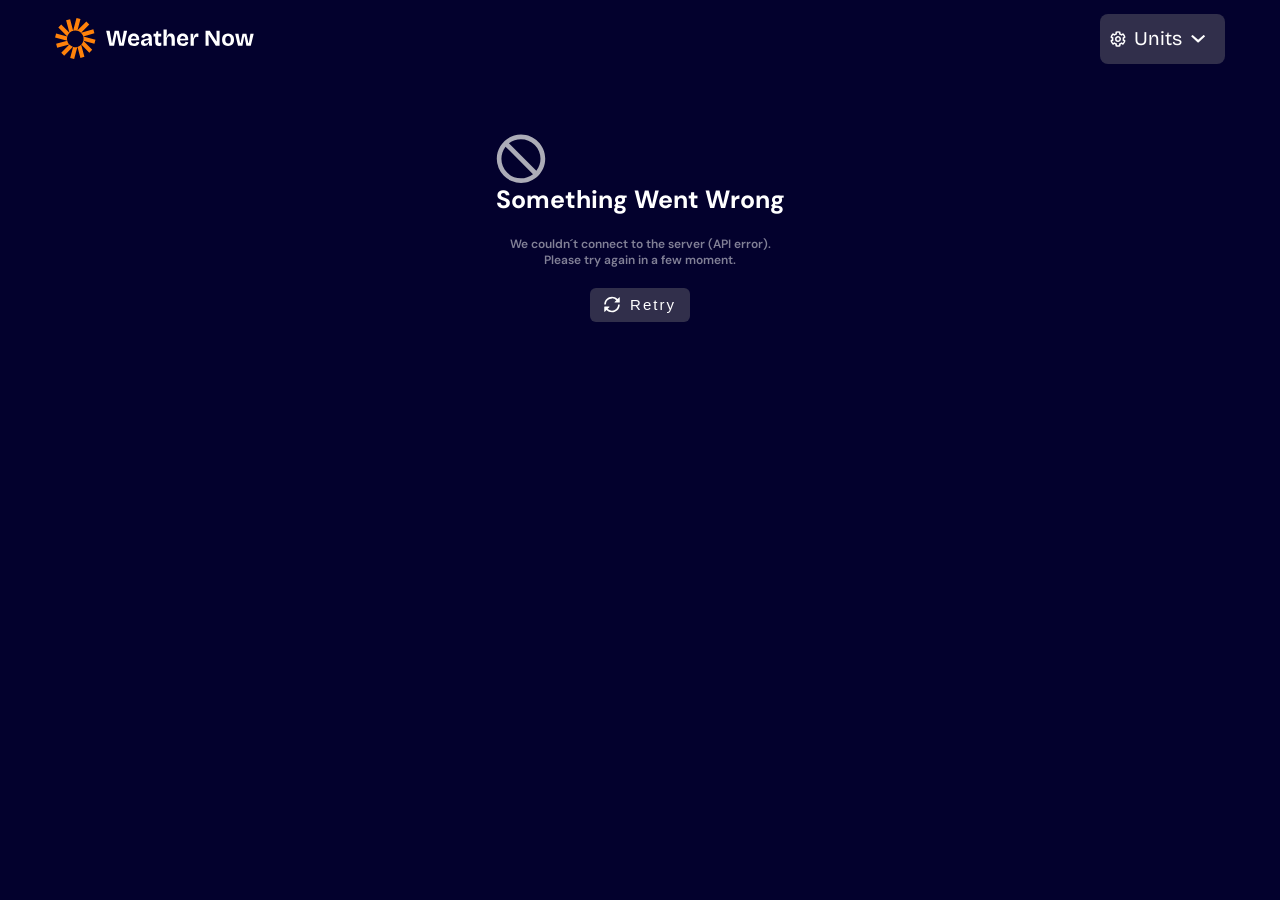
==== commit ce40891a: "refactor: improve confirm dialog layout, accessibility, and add CSP" ====
--- a/index.html
+++ b/index.html
@@ -2,6 +2,21 @@
 <html lang="en">
   <head>
     <meta charset="UTF-8" />
+    <!-- <meta
+      http-equiv="Content-Security-Policy"
+      content="default-src 'self'; script-src 'self'; img-src 'self' data: https://*.tile.openstreetmap.org;"
+    /> -->
+    <meta
+      http-equiv="Content-Security-Policy"
+      content="
+      default-src 'none'; 
+      script-src 'self'; 
+      style-src 'self' https://fonts.googleapis.com; 
+      font-src 'self' https://fonts.gstatic.com; 
+      connect-src 'self' https://nominatim.openstreetmap.org https://api.open-meteo.com/; 
+      img-src 'self';
+      "
+    />
     <meta name="viewport" content="width=device-width, initial-scale=1.0" />
     <link
       rel="icon"
@@ -25,35 +40,43 @@
 
   <body>
     <!-- preloader -->
-    <div class="preloader" data-preloader>
+    <div class="preloader" aria-hidden="true" data-preloader>
       <div class="circle"></div>
     </div>
 
     <!-- overlay -->
-    <div class="overlay hide" data-overlay></div>
-
-    <!-- confraim -->
-    <div class="confraim hide" data-confraim>
-      <form action="" method="post">
-        <p class="confraim-title">Are you agree using your position ?</p>
-        <button class="btn confraim-btn1" type="button" data-choice="allow">
+    <div class="overlay hide" aria-hidden="true" data-overlay></div>
+
+    <!-- confirm -->
+    <section
+      class="confirm hide"
+      role="dialog"
+      aria-modal="true"
+      aria-labelledby="confirm_title"
+      data-confirm
+    >
+      <h2 class="confirm-title" id="confirm_title">
+        Allow Weather App to access your location ?
+      </h2>
+      <div class="choices">
+        <button class="btn confirm-btn1" type="button" data-choice="allow">
           Allow
         </button>
-        <button class="btn confraim-btn2" type="button" data-choice="deny">
+        <button class="btn confirm-btn2" type="button" data-choice="deny">
           Deny
         </button>
-      </form>
-    </div>
+      </div>
+    </section>
 
     <!-- header -->
     <header class="header">
-      <form action="" method="post">
+      <form action="" method="post" role="search">
         <div class="topbar">
           <div class="container">
             <div class="header__icon">
               <img
                 src="./assets/images/logo.svg"
-                alt="header icon"
+                alt="Weather App logo"
                 class="img-cover"
               />
             </div>
@@ -62,35 +85,40 @@
               <button
                 class="select__btn select__btn--focus"
                 type="button"
+                aria-haspopup="menu"
+                aria-expanded="false"
+                aria-controls="Units"
                 data-units-btn
               >
                 <div class="icon__units">
                   <img
                     src="./assets/images/icon-units.svg"
-                    alt="Units Icon"
+                    alt=""
                     class="img-cover"
                   />
                 </div>
-                <h2 class="select__text">Units</h2>
+                <span class="select__text">Units</span>
                 <div class="icon-units">
                   <img
                     src="./assets/images/icon-dropdown.svg"
-                    alt="Units Icon"
+                    alt=""
                     class="img-cover"
                   />
                 </div>
               </button>
 
-              <div class="select__options hide" data-units-list>
+              <div class="select__options" id="Units" data-units-list>
                 <p class="options-title">Switch to imperial</p>
 
                 <div class="option__group">
                   <p class="group__title">Temperature</p>
-                  <ul class="list-items">
+                  <ul class="list-items" role="listbox">
                     <li
                       class="list-item"
                       id="celsius"
+                      role="option"
                       data-unit="C"
+                      aria-selected="true"
                       data-type="temperature"
                     >
                       Celsius (°C)
@@ -98,6 +126,8 @@
                     <li
                       class="list-item"
                       id="fahrenheit"
+                      aria-selected="false"
+                      role="option"
                       data-unit="F"
                       data-type="temperature"
                     >
@@ -108,11 +138,13 @@
 
                 <div class="option__group">
                   <p class="group__title">Wind Speed</p>
-                  <ul class="list-items">
+                  <ul class="list-items" role="listbox">
                     <li
                       class="list-item"
                       id="kilometerPerHour"
+                      role="option"
                       data-unit="KMH"
+                      aria-selected="true"
                       data-type="wind"
                     >
                       Km/h
@@ -121,6 +153,8 @@
                       class="list-item"
                       id="milesPerHour"
                       data-unit="MPH"
+                      role="option"
+                      aria-selected="false"
                       data-type="wind"
                     >
                       mph
@@ -130,10 +164,12 @@
 
                 <div class="option__group">
                   <p class="group__title">Precipitation</p>
-                  <ul class="list-items">
+                  <ul class="list-items" role="listbox">
                     <li
                       class="list-item"
                       id="milliMeter"
+                      role="option"
+                      aria-selected="true"
                       data-unit="MM"
                       data-type="precipition"
                     >
@@ -143,6 +179,8 @@
                       class="list-item"
                       id="inch"
                       data-unit="IN"
+                      role="option"
+                      aria-selected="false"
                       data-type="precipition"
                     >
                       Iunches (in)
@@ -162,11 +200,13 @@
               src="./assets/images/icon-search.svg"
               alt="icon-search"
               class="img-cover"
+              aria-hidden="true"
             />
             <input
               name="search-input"
               type="text"
               placeholder=" Search for a place..."
+              aria-activedescendant=""
               data-search-input
             />
 
@@ -184,54 +224,88 @@
           <button type="button" id="search-btn">
             <span class="text text-1">Search</span>
 
-            <span class="text text-2">Search</span>
+            <span class="text text-2" aria-hidden="true">Search</span>
           </button>
           <!-- Suggestions section -->
-          <div class="suggestions hide" data-suggestion-select>
-            <ul class="list__items">
-              <li class="list__item selected" id="suggest1" data-suggest-item>
+          <section class="suggestions hide" data-suggestion-select>
+            <h2 class="sr-only" id="suggestions_title">Suggestions List</h2>
+            <ul
+              class="list__items"
+              role="listbox"
+              aria-labelledby="suggestions_title"
+            >
+              <li
+                class="list__item selected"
+                id="suggest1"
+                role="option"
+                data-suggest-item
+              >
                 <p class="text-content">Alexandria</p>
               </li>
-              <li class="list__item" id="suggest2" data-suggest-item>
+              <li
+                class="list__item"
+                id="suggest2"
+                role="option"
+                data-suggest-item
+              >
                 <p class="text-content">Giza</p>
               </li>
-              <li class="list__item" id="suggest3" data-suggest-item>
+              <li
+                class="list__item"
+                id="suggest3"
+                role="option"
+                data-suggest-item
+              >
                 <p class="text-content">Minia</p>
               </li>
-              <li class="list__item" id="suggest4" data-suggest-item>
+              <li
+                class="list__item"
+                id="suggest4"
+                role="option"
+                data-suggest-item
+              >
                 <p class="text-content">Khartoum</p>
               </li>
             </ul>
-          </div>
+          </section>
         </div>
       </form>
     </header>
 
     <!-- special states elements -->
-    <div class="error">
-      <div class="error__icon">
-        <img
-          src="./assets/images/icon-error.svg"
-          alt="Error Icon"
-          class="icon"
-        />
-      </div>
-      <h3 class="error__title">something went wrong</h3>
+    <section class="error">
+      <header>
+        <div class="error__icon">
+          <img
+            src="./assets/images/icon-error.svg"
+            alt="Error Icon"
+            class="icon"
+          />
+        </div>
+        <h2 class="error__title">something went wrong</h2>
+      </header>
       <p class="error__subtitle">
         We couldn´t connect to the server (API error). Please try again in a few
         moment.
       </p>
-      <button type="button" class="error__btn" id="retryBtn">
-        <div class="icon">
-          <img
-            src="./assets/images/icon-retry.svg"
-            alt="Retry Icon"
-            class="img-cover"
-          />
-        </div>
-        <p>Retry</p>
-      </button>
-    </div>
+      <footer>
+        <button
+          type="button"
+          class="error__btn"
+          id="retryBtn"
+          aria-pressed="false"
+        >
+          <div class="icon">
+            <img
+              src="./assets/images/icon-retry.svg"
+              alt=""
+              class="img-cover"
+            />
+          </div>
+          <span>Retry</span>
+        </button>
+      </footer>
+    </section>
 
     <section class="no-result">
       <h3 class="no-result__title">No search result Found!</h3>
@@ -240,96 +314,117 @@
     <!-- main -->
     <main class="main">
       <div class="container">
-        <section class="card">
-          <p class="card__title" id="location">Berlin, Germany</p>
-          <p class="card__subtitle" id="date">Tuesday, Aug 5, 2025</p>
-          <!-- <div class="loading-card hide">
-            <p class="text">Loading...</p>
-            <div class="icon">
+        <div class="weather-panel">
+          <!-- Card -->
+          <article class="card">
+            <header>
+              <h3 class="sr-only">location main weather details</h3>
+            </header>
+            <span class="card__title" id="location">Berlin, Germany</span>
+            <time class="card__subtitle" datetime="2025-06-05" id="date"
+              >Tuesday, Aug 5, 2025</time
+            >
+            <span
+              class="card__degree"
+              id="temperature"
+              aria-label="Main temperature in this day"
+              >68°</span
+            >
+            <div class="card__icon">
               <img
+                id="mainIcon"
                 class="img-cover"
-                src="./assets/images/icon-loading.svg"
-                alt="Loading Icon"
+                src="./assets/images/icon-sunny.webp"
+                alt=""
               />
             </div>
-          </div> -->
-          <p class="card__degree" id="temperature">68°</p>
-          <div class="card__icon">
-            <img
-              id="mainIcon"
-              class="img-cover"
-              src="./assets/images/icon-sunny.webp"
-              alt="card icon"
-            />
+          </article>
+
+          <!-- Current information -->
+          <section class="current-info">
+            <div class="container">
+              <h3 class="sr-only">Current weather information</h3>
+              <ul class="list-items">
+                <li class="list-item">
+                  <span class="item__title">Feels Like</span>
+                  <span class="item__content" id="feels-like-temp">64°</span>
+                </li>
+                <li class="list-item">
+                  <span class="item__title">Humidity</span>
+                  <span class="item__content" id="humidity-precent">46%</span>
+                </li>
+                <li class="list-item">
+                  <span class="item__title">Wind</span>
+                  <span class="item__content" id="wind">9 mph</span>
+                </li>
+                <li class="list-item">
+                  <span class="item__title">Precipitation</span>
+                  <span class="item__content" id="precipitation">0 in</span>
+                </li>
+              </ul>
+            </div>
+          </section>
+        </div>
+        <!-- Hourly forecast -->
+        <section class="hourly-list">
+          <div class="container">
+            <h2 class="hourly-list__title">Hourly forecast</h2>
+
+            <div class="day__select">
+              <button
+                class="btn__days"
+                type="button"
+                aria-haspopup="listbox"
+                aria-expanded="false"
+                aria-controls="hours_day_option"
+                data-btn-days
+              >
+                <span id="btn__text">Sunday</span>
+                <img
+                  src="./assets/images/icon-dropdown.svg"
+                  alt=""
+                  class="btn__icon"
+                />
+              </button>
+
+              <div
+                class="select__options hide"
+                data-select-daily
+                id="hours_day_option"
+              >
+                <div class="options__group">
+                  <ul class="day__options" role="listbox"></ul>
+                </div>
+              </div>
+            </div>
+
+            <div class="hours__container">
+              <ul class="list-items"></ul>
+            </div>
           </div>
         </section>
 
-        <section class="current-info">
-          <div class="container">
-            <ul class="list-items">
-              <li class="list-item">
-                <p class="item__title">Feels Like</p>
-                <p class="item__content" id="feels-like-temp">64°</p>
-              </li>
-              <li class="list-item">
-                <p class="item__title">Humidity</p>
-                <p class="item__content" id="humidity-precent">46%</p>
-              </li>
-              <li class="list-item">
-                <p class="item__title">Wind</p>
-                <p class="item__content" id="wind">9 mph</p>
-              </li>
-              <li class="list-item">
-                <p class="item__title">Precipitation</p>
-                <p class="item__content" id="precipitation">0 in</p>
-              </li>
-            </ul>
-          </div>
-        </section>
-
-        <!-- daily forecast -->
+        <!-- Daily forecast -->
         <section class="daily-forecast">
-          <h3 class="daily-title">Daily forecast</h3>
+          <h2 class="daily-title">Daily forecast</h2>
 
           <ul class="daily__list"></ul>
         </section>
       </div>
     </main>
 
-    <!-- hourly forecast -->
-    <aside class="hourly-list">
-      <div class="container">
-        <h3 class="hourly-list__title">Hourly forecast</h3>
-        <div class="day__select">
-          <button class="btn__days" type="button" data-btn-days>
-            <h3 id="btn__text">Sunday</h3>
-            <img
-              src="./assets/images/icon-dropdown.svg"
-              alt="icon-dropdown"
-              class="btn__icon"
-            />
-          </button>
-
-          <div class="select__options hide" data-select-daily>
-            <div class="options__group">
-              <ul class="day__options"></ul>
-            </div>
-          </div>
-        </div>
-
-        <div class="hours__container">
-          <ul class="list-items"></ul>
-        </div>
-      </div>
-    </aside>
-
     <!-- footer -->
     <footer class="footer">
       <h3 class="footer-text">&copy;&nbsp;CopyRight 2026 with</h3>
-      <a class="link" href="https://www.frontendmentor.io/profile/a-sayed123"
+      <a
+        rel="noopener"
+        class="link"
+        target="_blank"
+        href="https://www.frontendmentor.io/profile/a-sayed123"
         >Ahmed sayed</a
       >
     </footer>
+
     <script type="module" src="./src/Main.js"></script>
   </body>
 </html>
--- a/src/styles/base.css
+++ b/src/styles/base.css
@@ -87,6 +87,7 @@
 img,
 data,
 span,
+time,
 input,
 button,
 select,
@@ -153,7 +154,6 @@
   font-weight: 600;
 }
 
-body[data-state="loading"] {
+[inert] {
   cursor: wait;
-  pointer-events: none;
 }
--- a/src/styles/layout.css
+++ b/src/styles/layout.css
@@ -12,32 +12,17 @@
 /* ////////// ///// */
 
 /* normal state*/
+
 body {
-    display: grid;
-    min-height: 100vh;
-    grid-template-columns: 1fr;
-    grid-template-areas:
-        "header"
-        "main"
-        "aside"
-        "footer";
+    display: flex;
+    flex-flow: column;
 }
 
+
 /* error state */
-body[data-state="error"] {
-    grid-template-areas:
-        "header"
-        "error"
-    ;
-}
+
 
 /* no result */
-body[data-state="noResult"] {
-    grid-template-areas:
-        "header"
-        "noResult"
-    ;
-}
 
 
 /* /////// */
@@ -66,66 +51,26 @@
     /* normal state */
 
     /* Base */
-    body {
-        height: 105vh;
-        grid-template-rows: auto auto auto;
+    .main {
+        display: grid;
+
         grid-template-columns:
             minmax(0, 1fr) minmax(320px, 450px);
+
         grid-template-areas:
-            "header header"
-            "main  aside"
-            "footer footer"
-        ;
+            "card    hourly"
+            "current hourly"
+            "daily   daily";
     }
 
     /* error state */
-    body[data-state="error"] {
-        grid-template-areas:
-            "header header"
-            "error error"
-        ;
-    }
+
 
     /* no result state */
-    body[data-state="noResult"] {
-        grid-template-areas:
-            "header header"
-            "noResult noResult"
-        ;
-    }
-
-    /* Card */
-    .card {
-        margin-inline: 0;
-        margin-inline-start: 60px;
-    }
-
-    .main {
-        margin-inline: 0;
-        margin-inline-start: 45px;
-    }
-
-    /* Daily Forecast */
-    .daily-forecast {
-        margin-inline: 0;
-        margin-inline-start: 60px;
-    }
-
-    /* Hourly Forecast */
-    .hourly-list {
-        margin: 0;
-    }
 
 }
 
 @media (min-width: 1200px) {
-
-    /* Base Style */
-    body {
-        grid-template-columns: 1fr 1fr;
-        min-height: 100vh;
-        height: auto;
-    }
 
     /* Header */
     .header .container {
@@ -138,11 +83,7 @@
         margin-inline-end: 7rem;
     }
 
-    /* Main */
-    .main {
-        margin-inline-start: 15rem;
-    }
-
+    /* current */
     .current-info .list-items {
         margin-inline: auto;
         margin-inline-end: 7rem;
@@ -172,32 +113,17 @@
 ---> specify area pices
 */
 
-/* header */
-.header {
-    grid-area: header;
+/* weather panel */
+.weather-panel{
+    grid-area: current;
 }
 
-/* main */
-.main {
-    grid-area: main;
+/* daily */
+.daily-forecast {
+    grid-area: daily;
 }
 
-/* aside */
+/* hourly */
 .hourly-list {
-    grid-area: aside;
+    grid-area: hourly;
 }
-
-/* error */
-.error {
-    grid-area: error;
-}
-
-/* no result */
-.no-result {
-    grid-area: noResult;
-}
-
-/* footer */
-.footer {
-    grid-area: footer;
-}
--- a/src/styles/components.css
+++ b/src/styles/components.css
@@ -47,53 +47,54 @@
 /* --> CONFRAIM   */
 /* -------------- */
 
-.confraim {
+.confirm {
   position: fixed;
+  display: flex;
+  gap: 3.5rem;
+  justify-content: center;
+  flex-flow: column;
   width: 300px;
-  height: 200px;
-  max-width: 90%;
-  max-height: 90vh;
+  padding: 2.5rem;
   background-color: var(--Blue-500);
   top: 50%;
   left: 50%;
   transform: translate(-50%, -50%);
+  font-family: "Bricolage_Grotesque";
   border-radius: 18px;
   z-index: 100;
 }
 
-.confraim .btn {
+.choices {
+  display: flex;
+  gap: 5rem;
+  justify-content: center;
+  margin-block-start: 1rem;
+}
+
+.confirm .btn {
   position: relative;
   background-color: var(--Blue-700);
   width: 100px;
   height: 40px;
   border-radius: 12px;
-  opacity: 0.7;
+  color: rgb(182, 179, 202);
   text-transform: uppercase;
   line-height: 1.6;
   letter-spacing: 4px;
   font-size: 1.7rem;
   font-weight: 400;
-  color: white;
-  font-family: "Bricolage_Grotesque";
-}
-
-.confraim .btn:focus {
+}
+
+.confirm .btn:focus {
   outline: 3px solid var(--Blue-700);
   outline-offset: 3px;
 }
 
-.confraim-title {
-  position: absolute;
+.confirm-title {
   line-height: 1.6;
-  text-align: center;
-  left: 50%;
-  transform: translateX(-50%);
-  top: 50px;
-  width: 70%;
   font-size: 1.6rem;
   letter-spacing: 1.05px;
   font-weight: 800;
-  font-family: "Bricolage_Grotesque";
 }
 
 /* ------------ */
@@ -174,6 +175,18 @@
   display: flex;
   max-width: max-content;
   flex-flow: row;
+}
+
+.custom__select:has(button[aria-expanded="false"]) .select__options {
+  opacity: 0;
+  position: absolute;
+  transition: linear 500ms ease;
+  pointer-events: none;
+}
+
+.custom__select:has(button[aria-expanded="true"]) .select__options {
+  opacity: 1;
+  pointer-events: all;
 }
 
 .select__btn {
@@ -250,6 +263,17 @@
   border-radius: 5px;
 }
 
+.option__group .list-item[aria-chech="true"] {
+  background-color: var(--Neutral-600);
+
+}
+
+.option__group .list-item[aria-selected="true"]::after {
+  content: "✔";
+  position: absolute;
+  right: 5px;
+}
+
 .header__title {
   position: relative;
   font-size: 4rem;
@@ -396,7 +420,7 @@
   cursor: pointer;
 }
 
-.suggestions .list__item.selected {
+.suggestions .list__item[aria-selected="true"] {
   background-color: var(--Neutral-700);
   border: 1px solid var(--Neutral-600);
 }
@@ -605,20 +629,17 @@
   }
 }
 
-/* desctop */
-/* @media (min-width: 1200px) {
-  .card {
-    margin-inline: auto;
-    margin-inline-end: 7rem;
-  }
-  
-  } */
+
 /* ----------- */
 /* -->MAIN     */
 /* ----------- */
 
 .main {
   display: block;
+}
+
+.current-info .container{
+  /* margin-inline: auto; */
 }
 
 .current-info .list-items {
@@ -661,6 +682,12 @@
   width: max-content;
 }
 
+.weather-panel{
+  display: flex;
+  flex-flow: column;
+  justify-content: center;
+}
+
 /* responsive */
 
 @media (min-width: 768px) {
@@ -678,12 +705,14 @@
 }
 
 @media (min-width: 1024px) {
-  .main {
+  .main > .container{
+    display: grid;
+    grid-template-columns:
+      minmax(0, 1fr) minmax(320px, 450px);
+    grid-template-areas:
+      "current  hourly"
+      "daily   daily";
     padding: 1rem;
-    width: 100%;
-  }
-
-  .main .container {
     max-width: none;
     width: 100%;
   }
@@ -701,13 +730,6 @@
     height: 90px;
   }
 }
-
-/* @media (min-width: 1200px) {
-  .current-info .list-items {
-    margin-inline: auto;
-    margin-inline-end: 7rem;
-  }
-} */
 
 /* --------------------- */
 /* -->DAYILY FORECAST    */
@@ -872,14 +894,6 @@
   }
 
 }
-
-/* @media (min-width: 1200px) {
-  .daily-forecast {
-    margin-inline: auto;
-    margin-inline-end: 7rem;
-  }
-} */
-
 
 /* -------------------- */
 /* -->HOURLY FORECAST   */
@@ -1015,7 +1029,7 @@
   cursor: pointer;
 }
 
-.day__option.selected {
+.day__option[aria-selected="true"] {
   background-color: var(--Neutral-600);
   border: 1px solid var(--Neutral-700);
 }
@@ -1081,10 +1095,6 @@
     max-width: 300px;
     position: relative;
     height: 600px;
-    /* width: 450px;
-    margin: 0;
-    bottom: 645px;
-    left: 670px; */
   }
 
   .hourly-list .container {
@@ -1133,14 +1143,6 @@
     bottom: 55px;
   }
 }
-
-/* @media (min-width: 1200px) {
-  .hourly-list {
-    bottom: 0;
-    left: 0;
-    margin-block-start: 3.5rem;
-  }
-} */
 
 /* ----------- */
 /* -->FOOTER   */
@@ -1192,18 +1194,6 @@
   }
 }
 
-/* @media (min-width: 1024px) {
-  .footer {
-    bottom: 640px;
-  }
-} */
-
-/* @media (min-width: 1200px) {
-  .footer {
-    bottom: 0;
-  }
-} */
-
 /* search in progress 1024 px */
 /* search in progress */
 /* .search-progress {
--- a/src/styles/utilities.css
+++ b/src/styles/utilities.css
@@ -3,7 +3,6 @@
   height: 100%;
   object-fit: cover;
 }
-
 
 .hide {
   opacity: 0;
@@ -22,21 +21,22 @@
   top: 100px;
 }
 
-.checked {
-  background-color: var(--Neutral-600);
+[inert] {
+  cursor: wait;
 }
 
-.checked::after {
-  content: "✔";
-  position: absolute;
-  right: 5px;
+.remove {
+  display: none;
 }
 
-
-.selected {
-  background-color: var(--Neutral-700);
-}
-
-.remove{
-  display: none;
-}
+.sr-only {
+  position: absolute;
+  width: 1px;
+  height: 1px;
+  padding: 0;
+  margin: -1px;
+  overflow: hidden;
+  clip: rect(0, 0, 0, 0);
+  white-space: nowrap;
+  border: 0;
+}
--- a/src/styles/state.css
+++ b/src/styles/state.css
@@ -97,20 +97,12 @@
 /*  LOADING  */
 /* ///////// */
 
-/* ----------- */
-/* -->HEADER   */
-/* ----------- */
-
-body[data-state="loading"] .header {
-    pointer-events: none;
-}
 
 /* ----------- */
 /* -->Card     */
 /* ----------- */
 
 body[data-state="loading"] .card> :not(.loading) {
-    pointer-events: none;
     visibility: hidden;
     opacity: 0;
 }
@@ -152,7 +144,6 @@
 /* ----------- */
 
 body[data-state="loading"] .current-info .list-item .item__content {
-    pointer-events: none;
     visibility: hidden;
     opacity: 0;
 }
@@ -169,7 +160,6 @@
 /* --------------------- */
 
 body[data-state="loading"] .daily__list .list__item * {
-    pointer-events: none;
     visibility: hidden;
     opacity: 0;
 }
@@ -179,7 +169,6 @@
 /* -------------------- */
 
 body[data-state="loading"] .hours__container .list-item * {
-    pointer-events: none;
     visibility: hidden;
     opacity: 0;
 }
@@ -200,7 +189,6 @@
 }
 
 body[data-state="loading"] .btn__days> :not(.btn__icon) {
-    pointer-events: none;
     visibility: hidden;
     opacity: 0;
 }
@@ -210,7 +198,6 @@
 /* ----------- */
 
 body[data-state="loading"] .footer {
-    pointer-events: none;
     visibility: hidden;
     opacity: 0;
 }
@@ -226,17 +213,11 @@
 /* ----------- */
 
 body[data-state="error"] .header__title {
-    pointer-events: none;
     display: none;
 }
 
 body[data-state="error"] .header__search {
-    pointer-events: none;
-    display: none;
-}
-
-body[data-state="error"] .header .topbar {
-    pointer-events: none;
+    display: none;
 }
 
 /* ----------- */
@@ -244,17 +225,14 @@
 /* ----------- */
 
 body[data-state="error"] .card {
-    pointer-events: none;
-    display: none;
-}
-
+    display: none;
+}
 
 /* ----------- */
 /* -->MAIN     */
 /* ----------- */
 
 body[data-state="error"] .main {
-    pointer-events: none;
     display: none;
 }
 
@@ -262,18 +240,15 @@
 /* -->DAYILY FORECAST    */
 /* --------------------- */
 
-body[data-state="error"] .daily-forecast {
-    pointer-events: none;
-    display: none;
-}
-
+body[data-state="error"] .hourly-list {
+    display: none;
+}
 
 /* -------------------- */
 /* -->HOURLY FORECAST   */
 /* -------------------- */
 
 body[data-state="error"] aside {
-    pointer-events: none;
     display: none;
 }
 
@@ -282,7 +257,6 @@
 /* ----------- */
 
 body[data-state="error"] .footer {
-    pointer-events: none;
     display: none;
 }
 
@@ -335,21 +309,11 @@
 /*  NO RESULT  */
 /* /////////// */
 
-
-/* ----------- */
-/* -->HEADER   */
-/* ----------- */
-
-body[data-state="noResult"] .topbar {
-    pointer-events: none;
-}
-
 /* ----------- */
 /* -->Card     */
 /* ----------- */
 
 body[data-state="noResult"] .card {
-    pointer-events: none;
     display: none;
 }
 
@@ -358,7 +322,6 @@
 /* ----------- */
 
 body[data-state="noResult"] .main {
-    pointer-events: none;
     display: none;
 }
 
@@ -367,7 +330,6 @@
 /* --------------------- */
 
 body[data-state="noResult"] .daily-forecast {
-    pointer-events: none;
     display: none;
 }
 
@@ -376,7 +338,6 @@
 /* -------------------- */
 
 body[data-state="noResult"] aside {
-    pointer-events: none;
     display: none;
 }
 
@@ -385,7 +346,6 @@
 /* ----------- */
 
 body[data-state="noResult"] .footer {
-    pointer-events: none;
     display: none;
 }
 
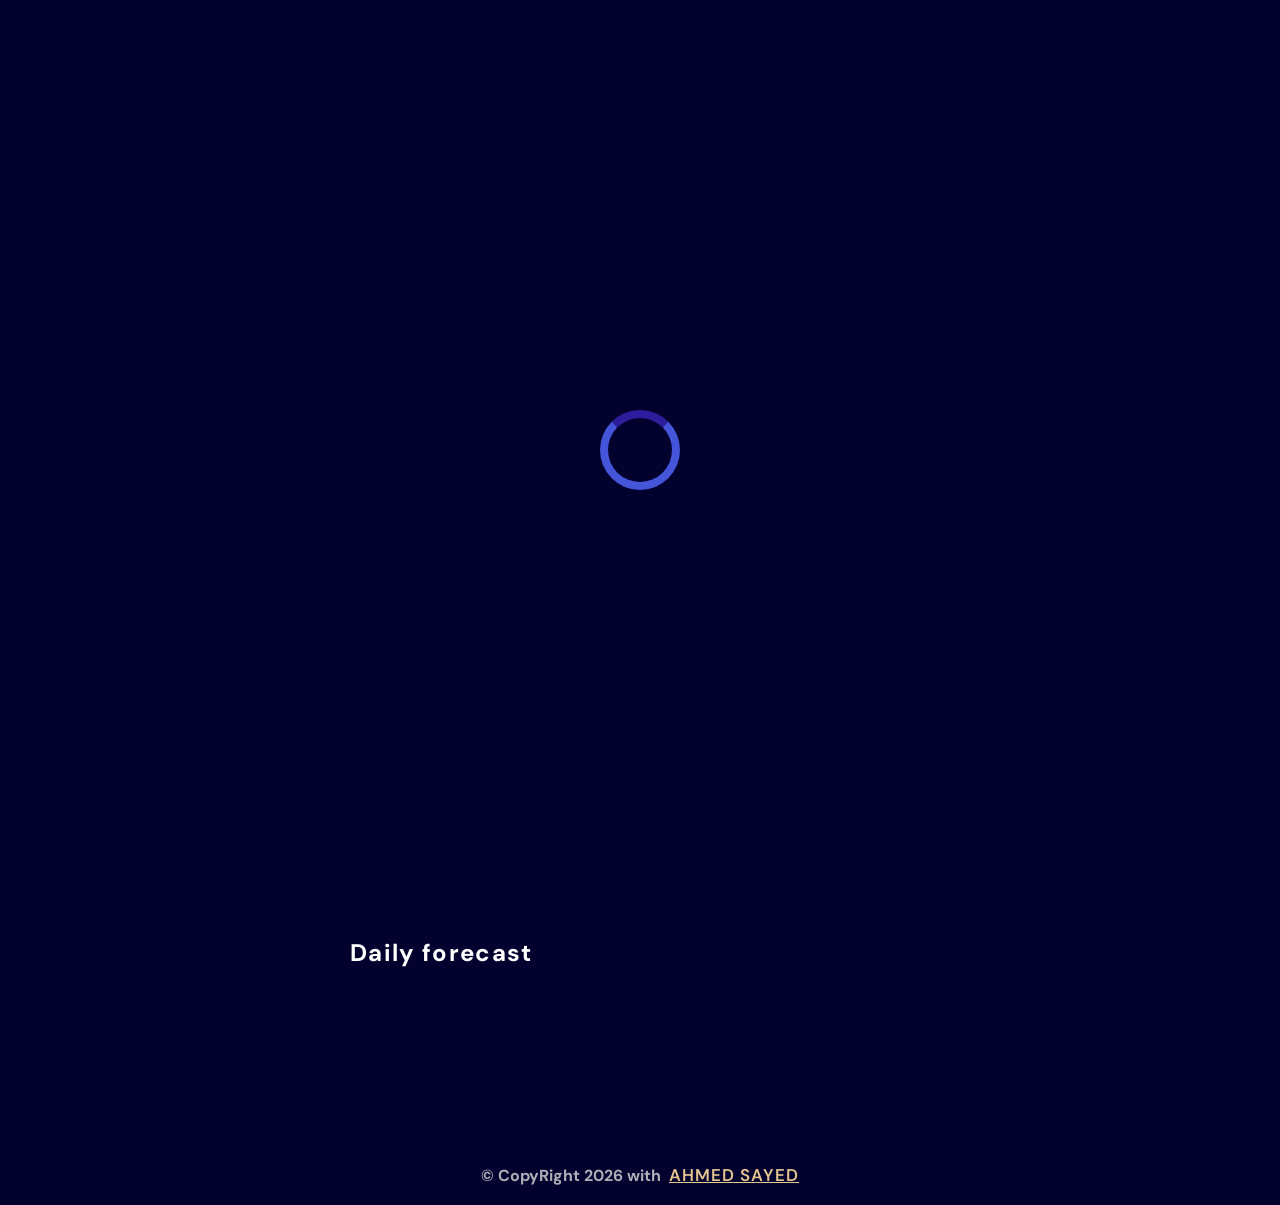
==== commit 7faa7d8d: "refactor: imrove search workflow, state managment and accessibility" ====
--- a/index.html
+++ b/index.html
@@ -3,10 +3,6 @@
   <head>
     <meta charset="UTF-8" />
     <!-- <meta
-      http-equiv="Content-Security-Policy"
-      content="default-src 'self'; script-src 'self'; img-src 'self' data: https://*.tile.openstreetmap.org;"
-    /> -->
-    <meta
       http-equiv="Content-Security-Policy"
       content="
       default-src 'none'; 
@@ -16,7 +12,7 @@
       connect-src 'self' https://nominatim.openstreetmap.org https://api.open-meteo.com/; 
       img-src 'self';
       "
-    />
+    /> -->
     <meta name="viewport" content="width=device-width, initial-scale=1.0" />
     <link
       rel="icon"
@@ -70,217 +66,186 @@
 
     <!-- header -->
     <header class="header">
-      <form action="" method="post" role="search">
-        <div class="topbar">
-          <div class="container">
-            <div class="header__icon">
-              <img
-                src="./assets/images/logo.svg"
-                alt="Weather App logo"
-                class="img-cover"
-              />
-            </div>
-
-            <div class="custom__select">
-              <button
-                class="select__btn select__btn--focus"
-                type="button"
-                aria-haspopup="menu"
-                aria-expanded="false"
-                aria-controls="Units"
-                data-units-btn
-              >
-                <div class="icon__units">
-                  <img
-                    src="./assets/images/icon-units.svg"
-                    alt=""
-                    class="img-cover"
-                  />
-                </div>
-                <span class="select__text">Units</span>
-                <div class="icon-units">
-                  <img
-                    src="./assets/images/icon-dropdown.svg"
-                    alt=""
-                    class="img-cover"
-                  />
-                </div>
-              </button>
-
-              <div class="select__options" id="Units" data-units-list>
-                <p class="options-title">Switch to imperial</p>
-
-                <div class="option__group">
-                  <p class="group__title">Temperature</p>
-                  <ul class="list-items" role="listbox">
-                    <li
-                      class="list-item"
+      <div class="topbar">
+        <div class="container">
+          <div class="header__icon">
+            <img
+              src="./assets/images/logo.svg"
+              alt="Weather App logo"
+              class="img-cover"
+            />
+          </div>
+
+          <div class="custom__select">
+            <button
+              class="select__btn select__btn--focus"
+              type="button"
+              aria-haspopup="menu"
+              aria-expanded="false"
+              aria-controls="Units"
+              data-units-btn
+            >
+              <div class="icon__units">
+                <img
+                  src="./assets/images/icon-units.svg"
+                  alt=""
+                  class="img-cover"
+                />
+              </div>
+              <span class="select__text">Units</span>
+              <div class="icon-units">
+                <img
+                  src="./assets/images/icon-dropdown.svg"
+                  alt=""
+                  class="img-cover"
+                />
+              </div>
+            </button>
+
+            <div class="select__options" id="Units" data-units-list inert>
+              <p class="options-title">Switch to imperial</p>
+              <div class="option__group">
+                <fieldset class="list-items">
+                  <legend class="group__title">Temperature</legend>
+                  <label class="list-item">
+                    <input
+                      type="radio"
+                      name="temperature"
+                      value="C"
                       id="celsius"
-                      role="option"
-                      data-unit="C"
-                      aria-selected="true"
-                      data-type="temperature"
-                    >
-                      Celsius (°C)
-                    </li>
-                    <li
-                      class="list-item"
+                      checked
+                    />
+                    <span class="title">Celsius (°C)</span>
+                  </label>
+
+                  <label class="list-item">
+                    <input
+                      type="radio"
+                      name="temperature"
+                      value="F"
                       id="fahrenheit"
-                      aria-selected="false"
-                      role="option"
-                      data-unit="F"
-                      data-type="temperature"
-                    >
-                      Fahrenheit (°F)
-                    </li>
-                  </ul>
-                </div>
-
-                <div class="option__group">
-                  <p class="group__title">Wind Speed</p>
-                  <ul class="list-items" role="listbox">
-                    <li
-                      class="list-item"
+                    />
+                    <span class="title">Fahrenheit (°F)</span>
+                  </label>
+                </fieldset>
+              </div>
+
+              <div class="option__group">
+                <fieldset class="list-items">
+                  <legend class="group__title">Wind Speed</legend>
+                  <label class="list-item">
+                    <input
+                      type="radio"
+                      name="wind"
                       id="kilometerPerHour"
-                      role="option"
-                      data-unit="KMH"
-                      aria-selected="true"
-                      data-type="wind"
-                    >
-                      Km/h
-                    </li>
-                    <li
-                      class="list-item"
+                      value="KMH"
+                      checked
+                    />
+                    <span class="title">Km/h</span>
+                  </label>
+
+                  <label class="list-item">
+                    <input
+                      type="radio"
+                      name="wind"
                       id="milesPerHour"
-                      data-unit="MPH"
-                      role="option"
-                      aria-selected="false"
-                      data-type="wind"
-                    >
-                      mph
-                    </li>
-                  </ul>
-                </div>
-
-                <div class="option__group">
-                  <p class="group__title">Precipitation</p>
-                  <ul class="list-items" role="listbox">
-                    <li
-                      class="list-item"
+                      value="MPH"
+                    />
+                    <span class="title">mph</span>
+                  </label>
+                </fieldset>
+              </div>
+
+              <div class="option__group">
+                <fieldset class="list-items">
+                  <legend class="group__title">Precipitation</legend>
+                  <label class="list-item">
+                    <input
+                      type="radio"
+                      name="precipition"
+                      value="MM"
                       id="milliMeter"
-                      role="option"
-                      aria-selected="true"
-                      data-unit="MM"
-                      data-type="precipition"
-                    >
-                      Millimeters (mm)
-                    </li>
-                    <li
-                      class="list-item"
+                      checked
+                    />
+                    <span class="title">Millimeters (mm)</span>
+                  </label>
+                  <label class="list-item">
+                    <input
+                      type="radio"
+                      name="precipition"
+                      value="IN"
                       id="inch"
-                      data-unit="IN"
-                      role="option"
-                      aria-selected="false"
-                      data-type="precipition"
-                    >
-                      Iunches (in)
-                    </li>
-                  </ul>
-                </div>
-              </div>
-            </div>
-          </div>
-        </div>
-
-        <h1 class="header__title">How's the sky looking today?</h1>
-
-        <div class="header__search">
-          <div class="search-box">
+                    />
+                    <span class="title">Iunches (in)</span>
+                  </label>
+                </fieldset>
+              </div>
+            </div>
+          </div>
+        </div>
+      </div>
+      <h1 class="header__title">How's the sky looking today?</h1>
+      <form
+        action=""
+        role="search"
+        id="search_form"
+        name="weatherSearchForm"
+        class="header__search"
+      >
+        <div class="search-box">
+          <img
+            src="./assets/images/icon-search.svg"
+            alt="icon-search"
+            class="img-cover"
+            aria-hidden="true"
+          />
+
+          <label for="search_city" class="sr-only">Search City</label>
+          <input
+            placeholder=" Search for a place..."
+            aria-controls="suggestion_select"
+            aria-activedescendant=""
+            aria-autocomplete="list"
+            aria-expanded="false"
+            name="search-input"
+            autocomplete="off"
+            data-search-input
+            id="search_city"
+            role="combobox"
+            type="text"
+          />
+
+          <!-- search in progress -->
+          <div class="search-progress hide">
             <img
-              src="./assets/images/icon-search.svg"
-              alt="icon-search"
+              src="./assets/images/icon-loading.svg"
+              alt="progress icon"
               class="img-cover"
-              aria-hidden="true"
             />
-            <input
-              name="search-input"
-              type="text"
-              placeholder=" Search for a place..."
-              aria-activedescendant=""
-              data-search-input
-            />
-
-            <!-- search in progress -->
-            <div class="search-progress hide">
-              <img
-                src="./assets/images/icon-loading.svg"
-                alt="progress icon"
-                class="img-cover"
-              />
-              <h4 class="progrss-text">Search in progress</h4>
-            </div>
-          </div>
-
-          <button type="button" id="search-btn">
-            <span class="text text-1">Search</span>
-
-            <span class="text text-2" aria-hidden="true">Search</span>
-          </button>
-          <!-- Suggestions section -->
-          <section class="suggestions hide" data-suggestion-select>
-            <h2 class="sr-only" id="suggestions_title">Suggestions List</h2>
-            <ul
-              class="list__items"
-              role="listbox"
-              aria-labelledby="suggestions_title"
-            >
-              <li
-                class="list__item selected"
-                id="suggest1"
-                role="option"
-                data-suggest-item
-              >
-                <p class="text-content">Alexandria</p>
-              </li>
-              <li
-                class="list__item"
-                id="suggest2"
-                role="option"
-                data-suggest-item
-              >
-                <p class="text-content">Giza</p>
-              </li>
-              <li
-                class="list__item"
-                id="suggest3"
-                role="option"
-                data-suggest-item
-              >
-                <p class="text-content">Minia</p>
-              </li>
-              <li
-                class="list__item"
-                id="suggest4"
-                role="option"
-                data-suggest-item
-              >
-                <p class="text-content">Khartoum</p>
-              </li>
-            </ul>
-          </section>
+            <h4 class="progrss-text">Search in progress</h4>
+          </div>
+        </div>
+
+        <button type="button" id="search-btn">
+          <span class="text text-1">Search</span>
+
+          <span class="text text-2" aria-hidden="true">Search</span>
+        </button>
+
+        <!-- Suggestions section -->
+        <div class="suggestions" data-suggestion-select>
+          <ul class="list__items" role="listbox"id="suggestion_select"></ul>
         </div>
       </form>
     </header>
 
     <!-- special states elements -->
+
+    <!-- error -->
     <section class="error">
       <header>
         <div class="error__icon">
-          <img
-            src="./assets/images/icon-error.svg"
-            alt="Error Icon"
-            class="icon"
-          />
+          <img src="./assets/images/icon-error.svg" alt="" class="img-cover" />
         </div>
         <h2 class="error__title">something went wrong</h2>
       </header>
@@ -307,6 +272,7 @@
       </footer>
     </section>
 
+    <!-- no result -->
     <section class="no-result">
       <h3 class="no-result__title">No search result Found!</h3>
     </section>
@@ -376,7 +342,7 @@
                 type="button"
                 aria-haspopup="listbox"
                 aria-expanded="false"
-                aria-controls="hours_day_option"
+                aria-controls="hours__day"
                 data-btn-days
               >
                 <span id="btn__text">Sunday</span>
@@ -387,11 +353,7 @@
                 />
               </button>
 
-              <div
-                class="select__options hide"
-                data-select-daily
-                id="hours_day_option"
-              >
+              <div class="select__options" id="hours__day" data-select-daily>
                 <div class="options__group">
                   <ul class="day__options" role="listbox"></ul>
                 </div>
--- a/src/styles/base.css
+++ b/src/styles/base.css
@@ -91,6 +91,7 @@
 input,
 button,
 select,
+fieldset,
 textarea {
   display: block;
   border: none;
--- a/src/styles/components.css
+++ b/src/styles/components.css
@@ -178,15 +178,19 @@
 }
 
 .custom__select:has(button[aria-expanded="false"]) .select__options {
+  position: absolute;
   opacity: 0;
-  position: absolute;
-  transition: linear 500ms ease;
+  visibility: hidden;
   pointer-events: none;
+  transition:
+    opacity 300ms,
+    visibility 300ms;
 }
 
 .custom__select:has(button[aria-expanded="true"]) .select__options {
   opacity: 1;
-  pointer-events: all;
+  visibility: visible;
+  pointer-events: auto;
 }
 
 .select__btn {
@@ -216,7 +220,7 @@
 .select__options {
   position: absolute;
   width: 160px;
-  height: 310px;
+  height: 300px;
   background-color: var(--Neutral-700);
   border: 1px solid var(--Neutral-600);
   border-radius: 8px;
@@ -240,38 +244,31 @@
 }
 
 .group__title {
-  font-size: 1rem;
+  font-size: 1.3rem;
   opacity: 0.4;
-  margin-block-end: 9px;
+  margin-block-end: 1rem;
 }
 
 .option__group .list-items {
   display: flex;
   flex-flow: column;
-  gap: 10px;
+  gap: 1rem;
 }
 
 .option__group .list-item {
-  position: relative;
-  font-size: 1.33rem;
-  cursor: pointer;
-  width: 140px;
-  left: -5px;
-  padding-inline-start: 5px;
-  height: 20px;
-  line-height: 1.6;
-  border-radius: 5px;
-}
-
-.option__group .list-item[aria-chech="true"] {
-  background-color: var(--Neutral-600);
-
-}
-
-.option__group .list-item[aria-selected="true"]::after {
-  content: "✔";
-  position: absolute;
-  right: 5px;
+  display: flex;
+  font-size: 1.01rem;
+}
+
+.option__group .list-item input {
+  width: 3rem;
+  accent-color: var(--Blue-500);
+}
+
+.list-item:has(input:focus-visible) {
+  outline: 2px solid var(--Blue-500);
+  outline-offset: 3px;
+  background-color: rgb(255 255 255 / 0.05);
 }
 
 .header__title {
@@ -389,15 +386,35 @@
   transform: translate(-50%, -50%);
 }
 
+/* suggestions */
+
 .suggestions {
   position: absolute;
   width: 150px;
-  height: 170px;
+  max-height: 17rem;
   border-radius: 6px;
+  margin-block: 0.3rem;
   top: 50%;
   background-color: var(--Neutral-800);
-  overflow: hidden;
+  overflow-y: auto;
+  overflow-x: hidden;
+  scrollbar-color: initial;
   z-index: 3;
+}
+
+.header__search:has(#search_city[aria-expanded="false"]) .suggestions {
+  opacity: 0;
+  visibility: hidden;
+  pointer-events: none;
+  transition:
+    opacity 300ms,
+    visibility 300ms;
+}
+
+.header__search:has(#search_city[aria-expanded="true"]) .suggestions {
+  opacity: 1;
+  visibility: visible;
+  pointer-events: auto;
 }
 
 .suggestions .list__items {
@@ -408,6 +425,29 @@
   text-align: left;
   padding-inline-start: 5px;
   margin-block-start: 10px;
+}
+
+.suggestions::-webkit-scrollbar {
+  width: 0.5rem;
+}
+
+.suggestions::-webkit-scrollbar-button:single-button{
+  width: 0;
+  height: 0;
+  display: none;
+}
+
+.suggestions::-webkit-scrollbar-track-piece {
+  background-color: transparent;
+}
+
+.suggestions::-webkit-scrollbar-thumb{
+  background-color: var(--Neutral-600);
+  border-radius: 1rem;
+}
+
+.suggestions::-webkit-scrollbar-corner{
+  display: none;
 }
 
 .suggestions .list__item {
@@ -423,6 +463,16 @@
 .suggestions .list__item[aria-selected="true"] {
   background-color: var(--Neutral-700);
   border: 1px solid var(--Neutral-600);
+}
+
+.suggestions .list__item[aria-selected="false"]{
+  background-color: transparent;
+  border: none;
+}
+
+.matches{
+  display: inline;
+  color: var(--gold-crayola);
 }
 
 /* responsive */
@@ -638,10 +688,6 @@
   display: block;
 }
 
-.current-info .container{
-  /* margin-inline: auto; */
-}
-
 .current-info .list-items {
   position: relative;
   display: flex;
@@ -682,7 +728,7 @@
   width: max-content;
 }
 
-.weather-panel{
+.weather-panel {
   display: flex;
   flex-flow: column;
   justify-content: center;
@@ -705,7 +751,7 @@
 }
 
 @media (min-width: 1024px) {
-  .main > .container{
+  .main>.container {
     display: grid;
     grid-template-columns:
       minmax(0, 1fr) minmax(320px, 450px);
@@ -1006,6 +1052,21 @@
   border: 1px solid var(--Neutral-600);
 }
 
+.day__select:has(.btn__days[aria-expanded="false"]) .select__options {
+  opacity: 0;
+  visibility: hidden;
+  pointer-events: none;
+  transition:
+    opacity 300ms,
+    visibility 300ms;
+}
+
+.day__select:has(.btn__days[aria-expanded="true"]) .select__options {
+  opacity: 1;
+  visibility: visible;
+  pointer-events: auto;
+}
+
 .day__options {
   display: flex;
   flex-flow: column;
@@ -1032,6 +1093,10 @@
 .day__option[aria-selected="true"] {
   background-color: var(--Neutral-600);
   border: 1px solid var(--Neutral-700);
+}
+
+#btn__text{
+  font-size: 1.3rem;
 }
 
 /* responsive */
@@ -1194,13 +1259,6 @@
   }
 }
 
-/* search in progress 1024 px */
-/* search in progress */
-/* .search-progress {
-    display: flex;
-  } */
-
-
 /*
 //////////////////////////////////////////////
 //////////////////////////////////////////////
--- a/src/styles/state.css
+++ b/src/styles/state.css
@@ -33,13 +33,9 @@
 
 .error__icon {
     position: relative;
-    width: 3rem;
-    height: 3rem;
-}
-
-.error__icon .icon {
     width: 5rem;
     height: 5rem;
+    margin-inline: auto;
 }
 
 .error__title {
@@ -309,6 +305,10 @@
 /*  NO RESULT  */
 /* /////////// */
 
+/* ------------------ */
+/* -->Suggestions     */
+/* ------------------ */
+
 /* ----------- */
 /* -->Card     */
 /* ----------- */
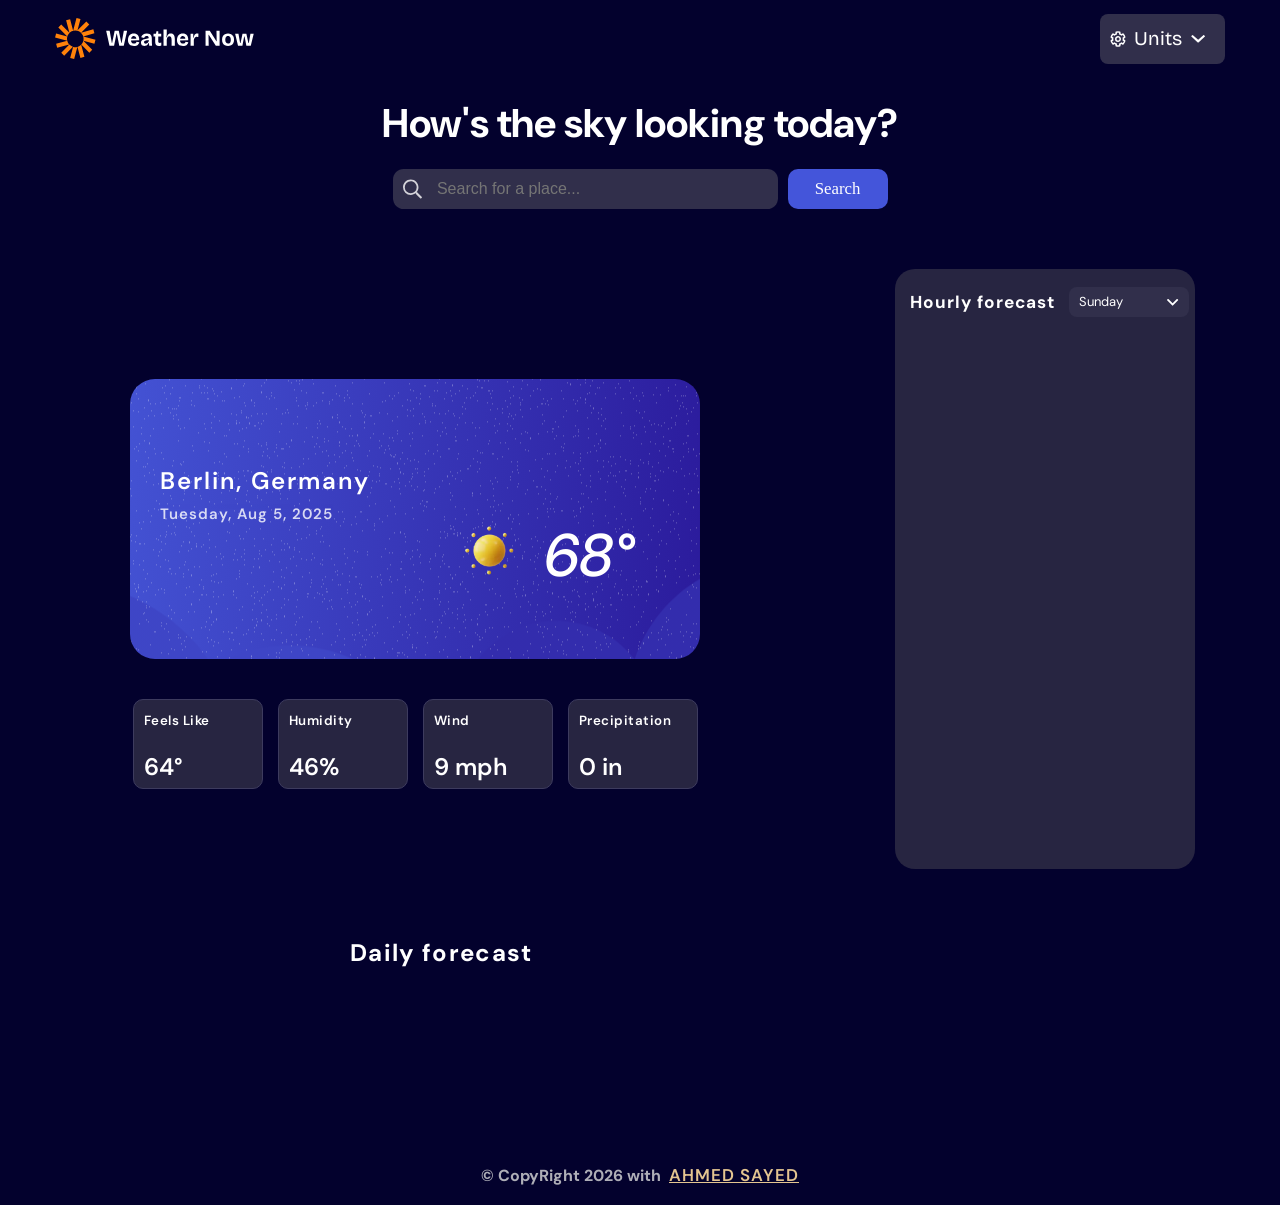
==== commit 2735bb4c: "fix: resolve dataset loading path using import.meta.url" ====
--- a/index.html
+++ b/index.html
@@ -2,7 +2,7 @@
 <html lang="en">
   <head>
     <meta charset="UTF-8" />
-    <!-- <meta
+    <meta
       http-equiv="Content-Security-Policy"
       content="
       default-src 'none'; 
@@ -12,7 +12,7 @@
       connect-src 'self' https://nominatim.openstreetmap.org https://api.open-meteo.com/; 
       img-src 'self';
       "
-    /> -->
+    />
     <meta name="viewport" content="width=device-width, initial-scale=1.0" />
     <link
       rel="icon"
@@ -215,7 +215,7 @@
             type="text"
           />
 
-          <!-- search in progress -->
+          <!-- search in progress
           <div class="search-progress hide">
             <img
               src="./assets/images/icon-loading.svg"
@@ -223,7 +223,7 @@
               class="img-cover"
             />
             <h4 class="progrss-text">Search in progress</h4>
-          </div>
+          </div> -->
         </div>
 
         <button type="button" id="search-btn">
@@ -234,7 +234,7 @@
 
         <!-- Suggestions section -->
         <div class="suggestions" data-suggestion-select>
-          <ul class="list__items" role="listbox"id="suggestion_select"></ul>
+          <ul class="list__items" role="listbox" id="suggestion_select"></ul>
         </div>
       </form>
     </header>
--- a/src/styles/components.css
+++ b/src/styles/components.css
@@ -1055,7 +1055,6 @@
 .day__select:has(.btn__days[aria-expanded="false"]) .select__options {
   opacity: 0;
   visibility: hidden;
-  pointer-events: none;
   transition:
     opacity 300ms,
     visibility 300ms;
@@ -1070,7 +1069,7 @@
 .day__options {
   display: flex;
   flex-flow: column;
-  gap: 15px;
+  gap: 1.3rem;
   margin-block-start: 5px;
   letter-spacing: 0.5px;
 }
